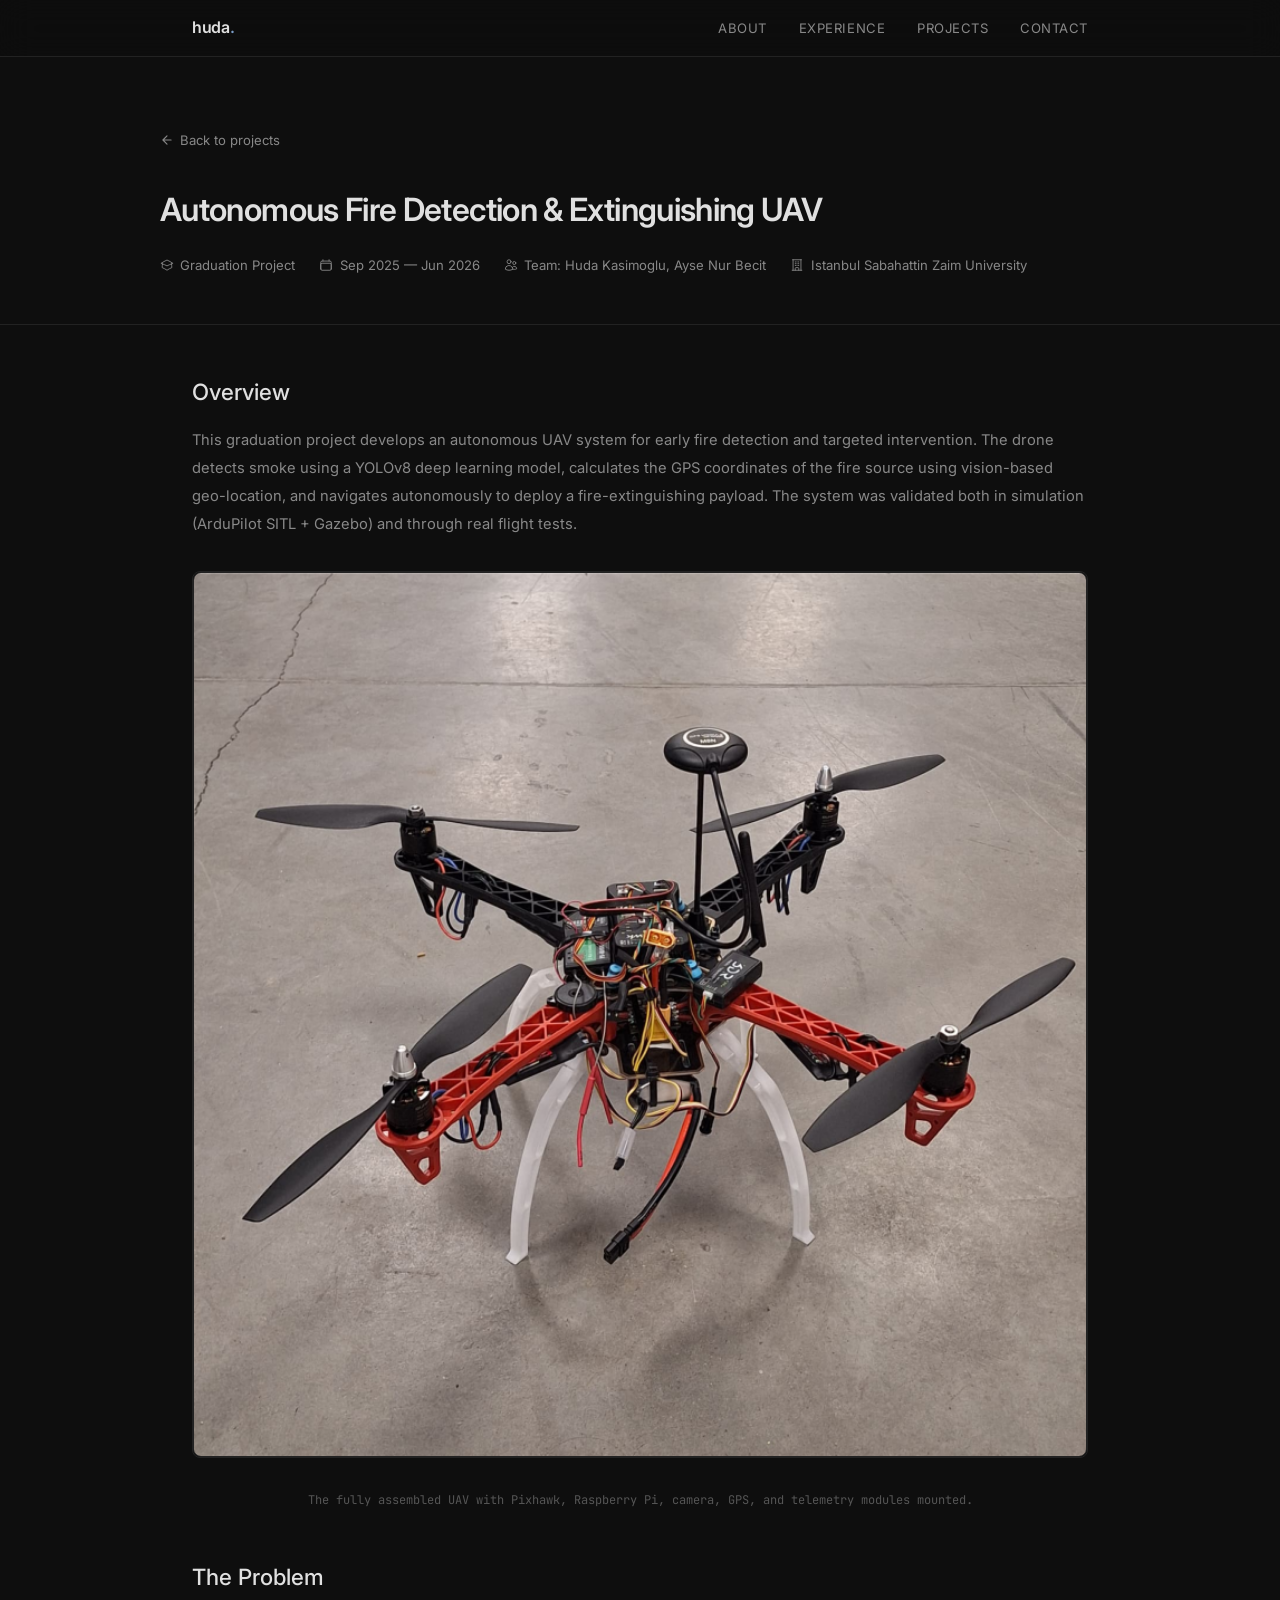
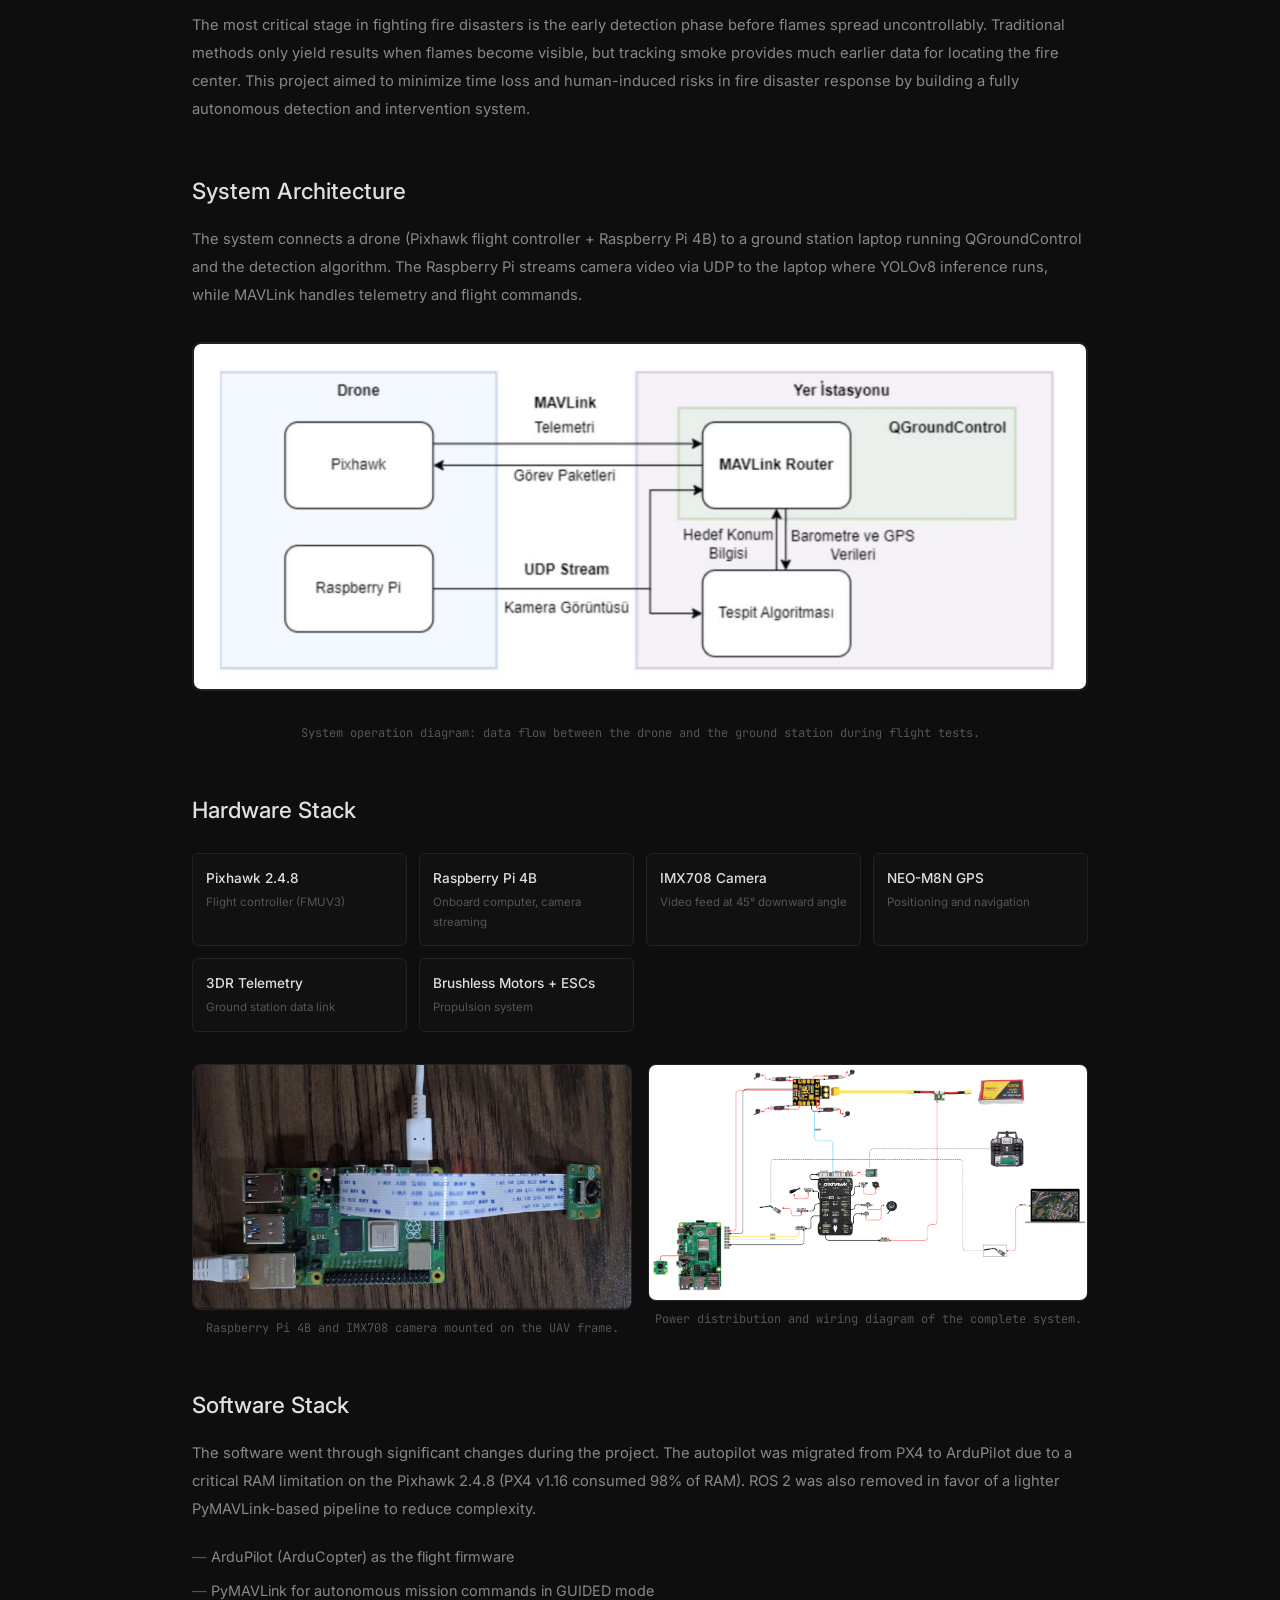
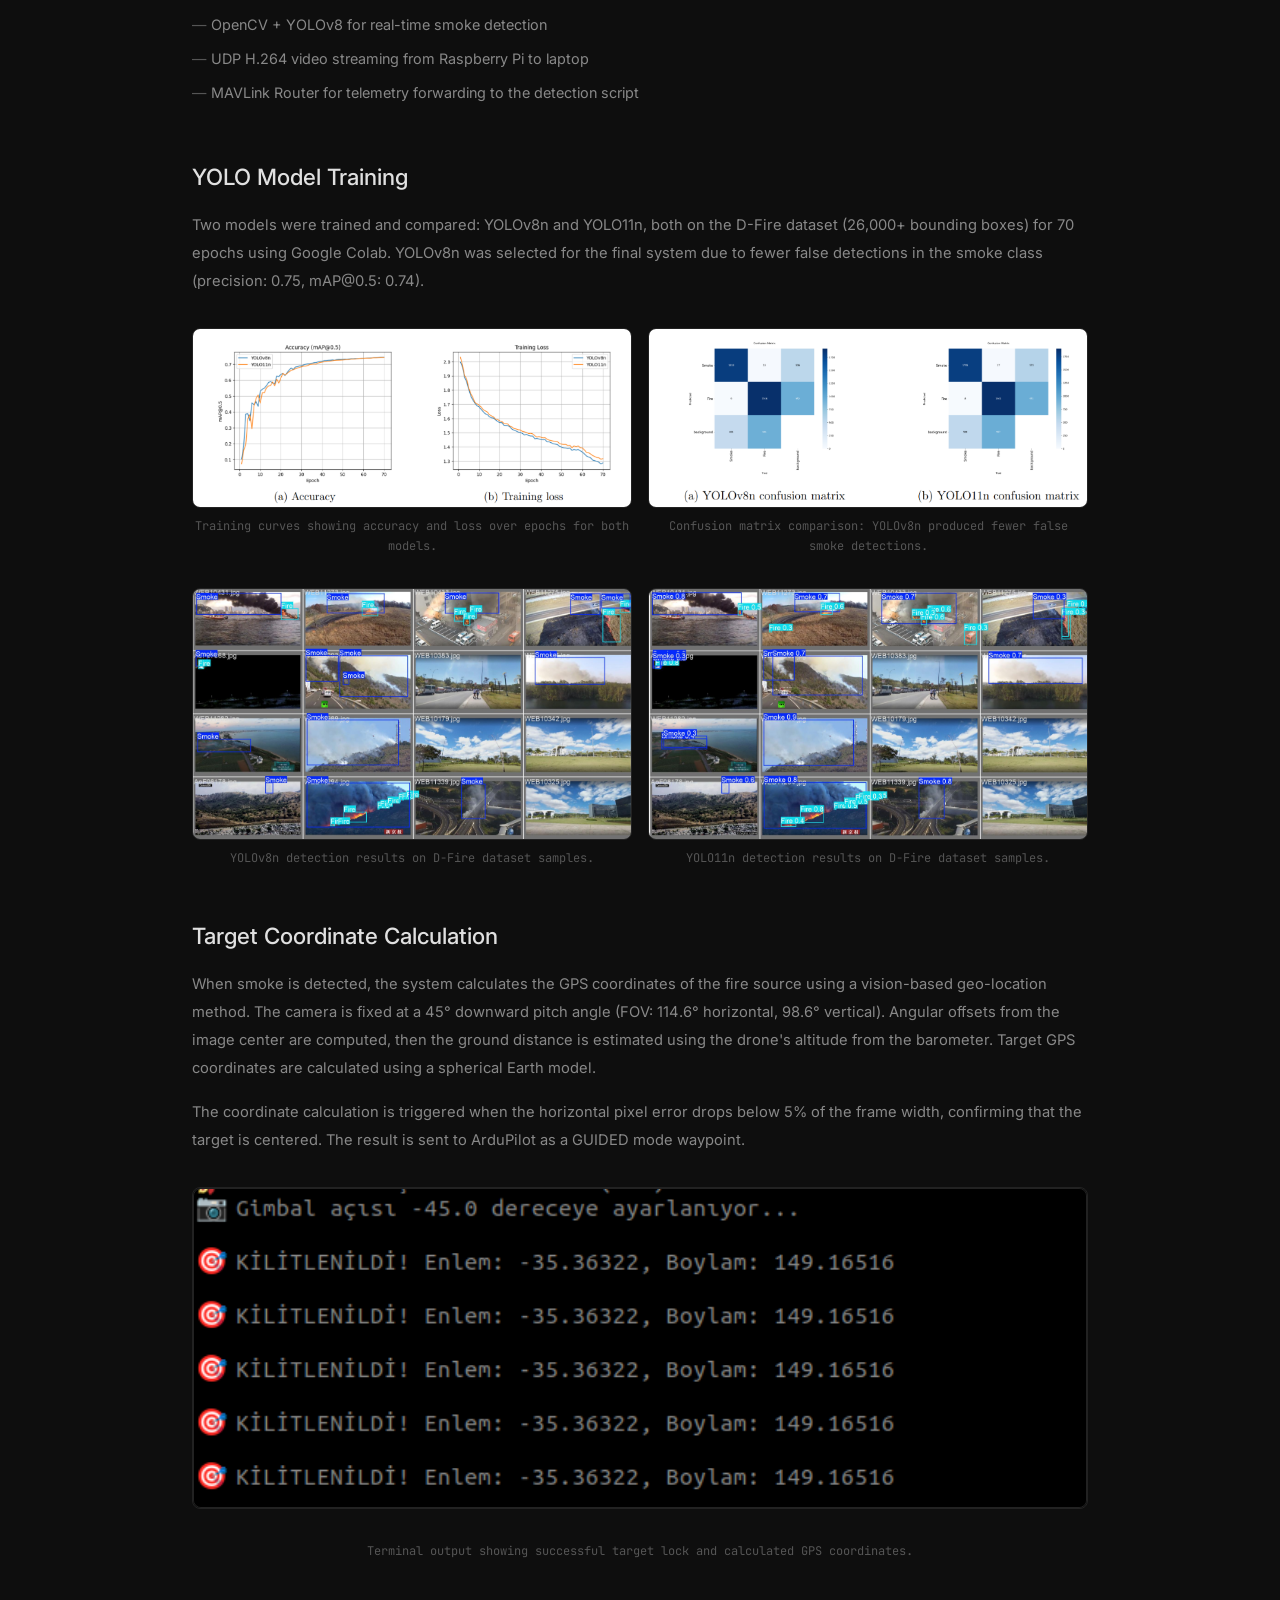
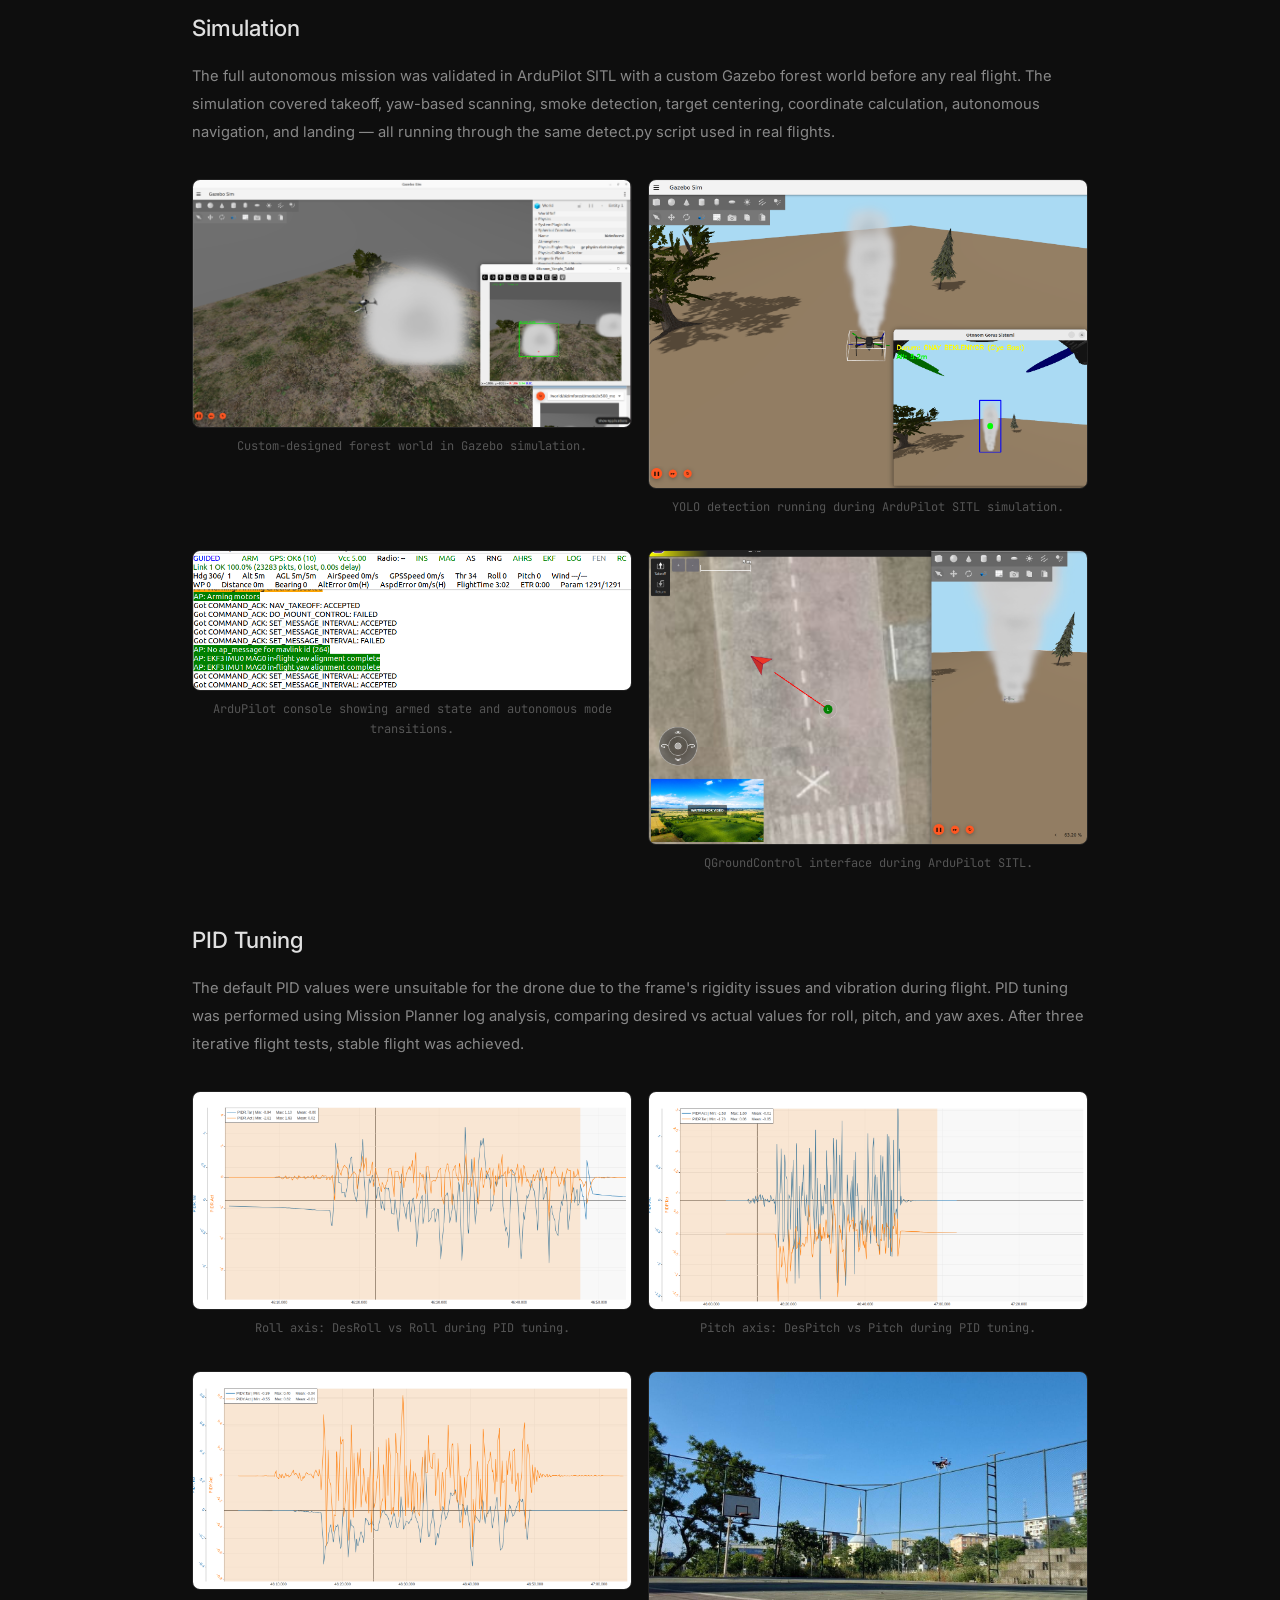
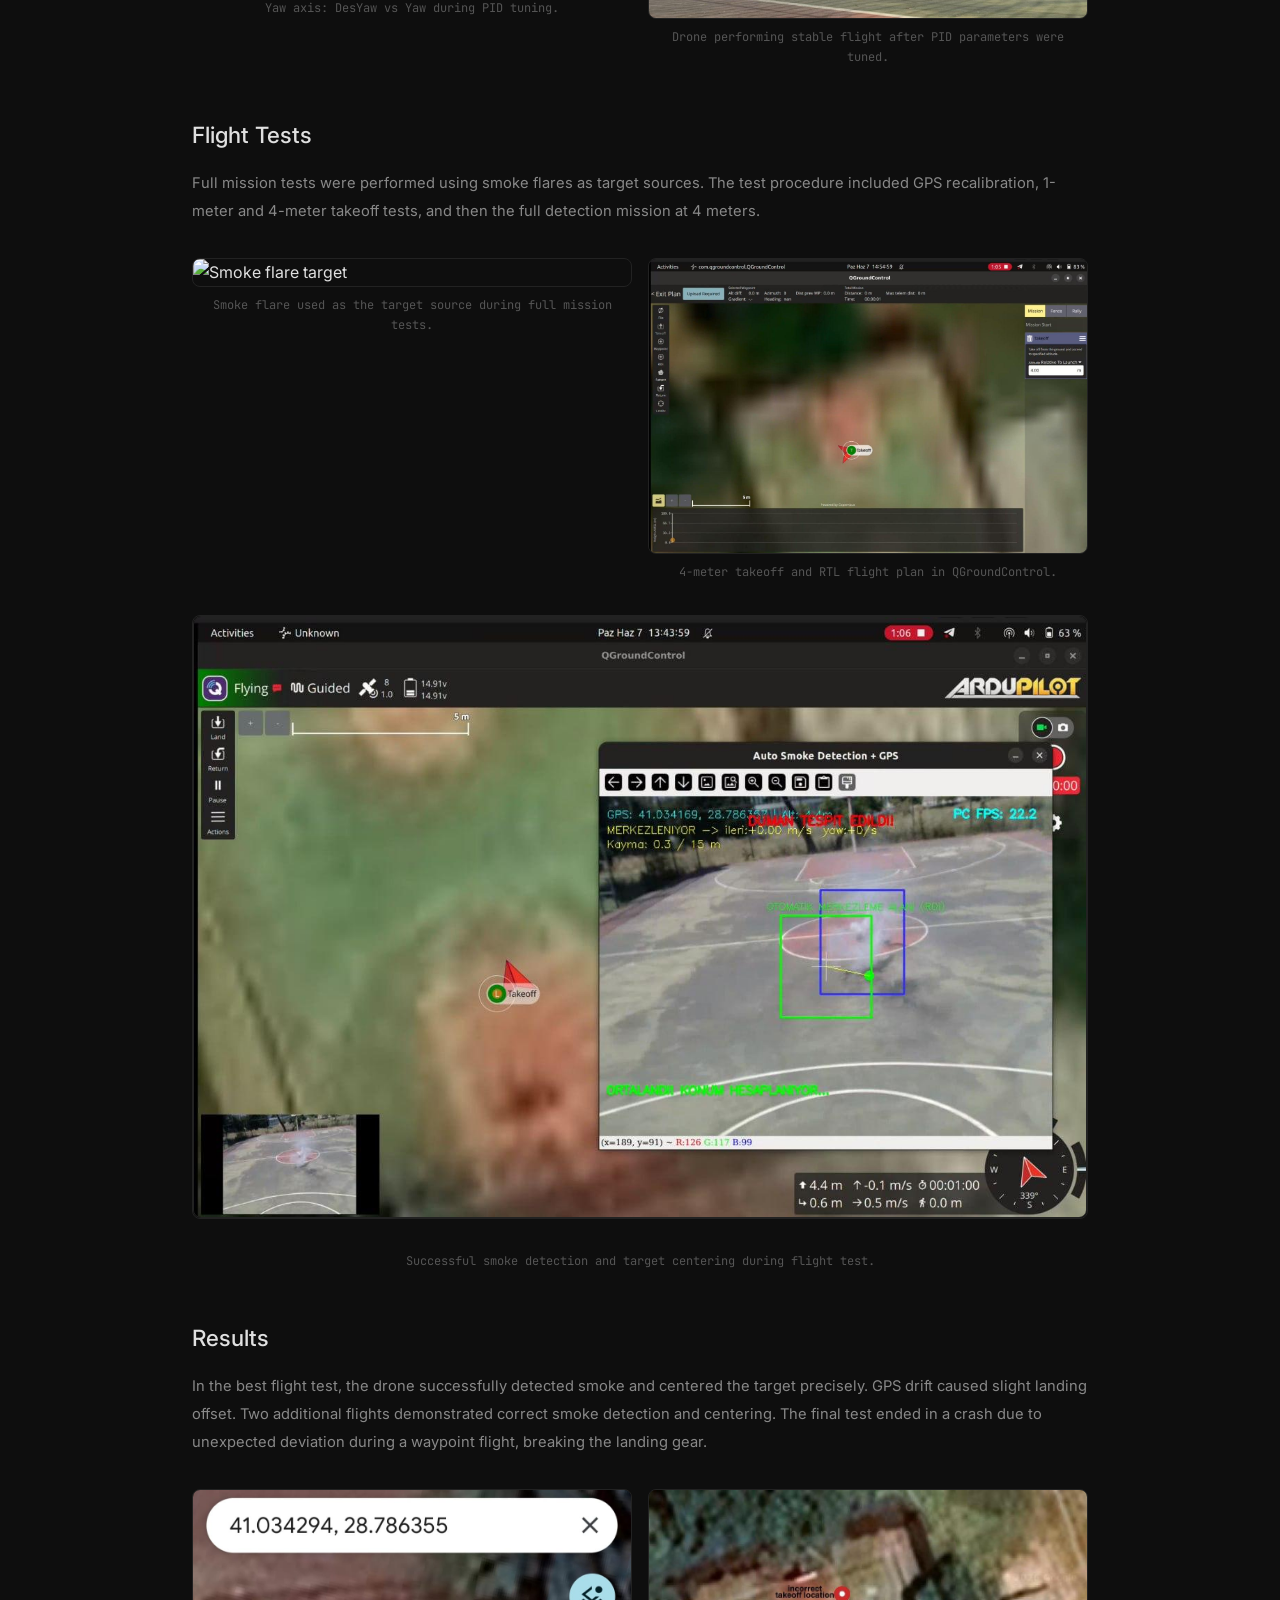
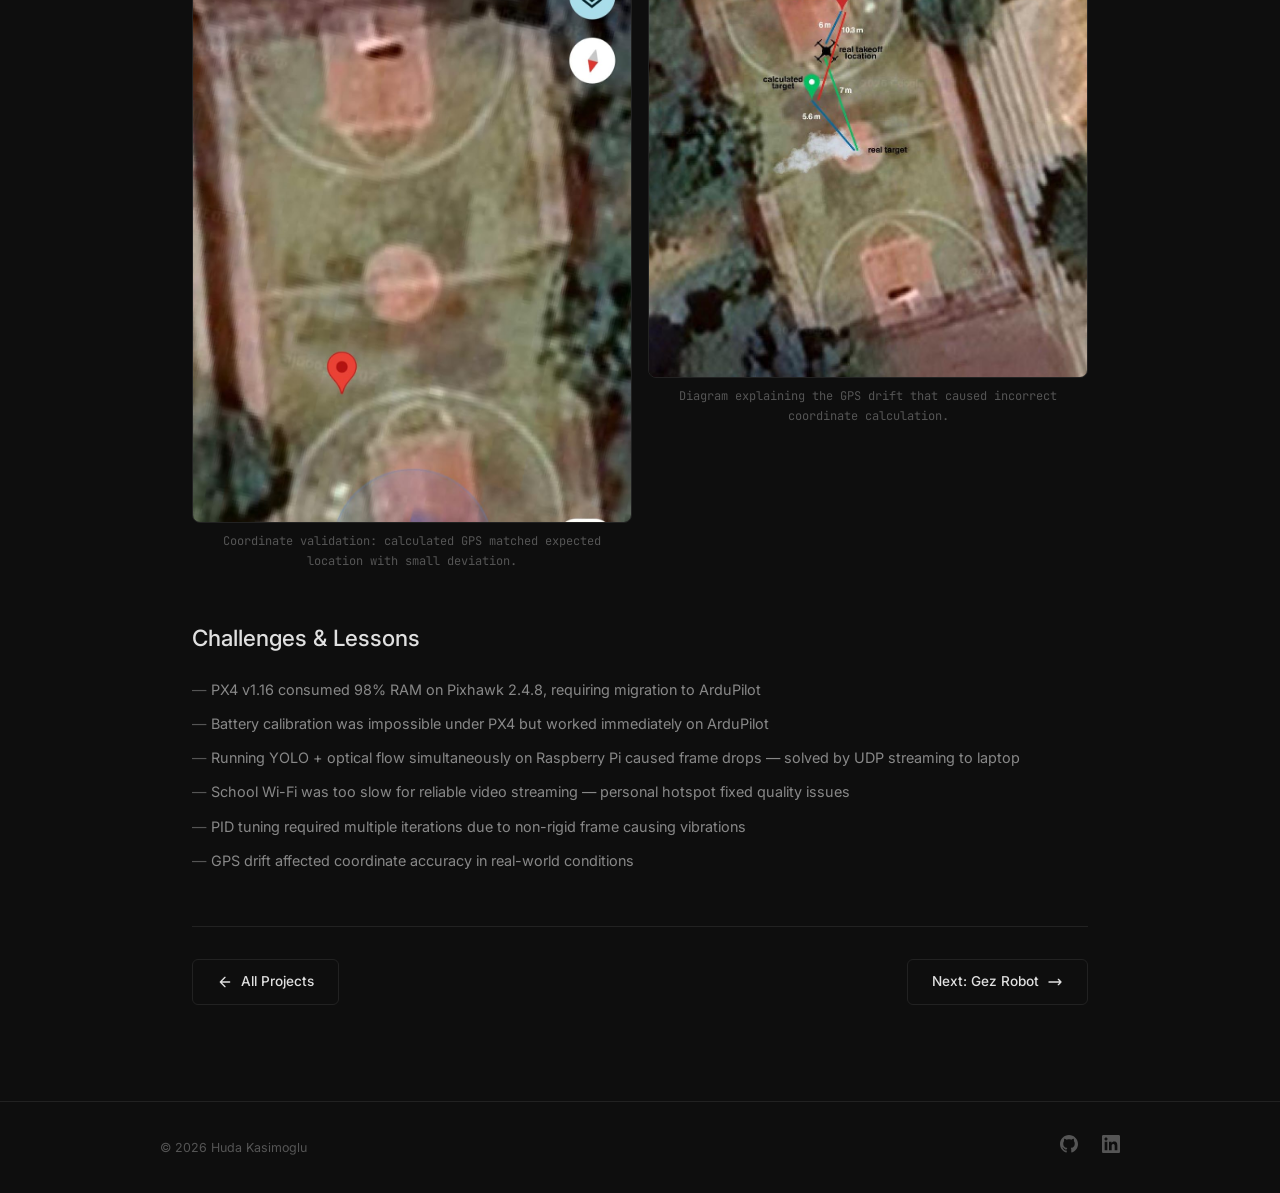
==== projects/fire-uav.html @ 468a5148 "Add files via upload" ====
<!DOCTYPE html>
<html lang="en">
<head>
  <meta charset="UTF-8">
  <meta name="viewport" content="width=device-width, initial-scale=1.0">
  <title>Fire Detection UAV — Huda Kasimoglu</title>
  <link rel="stylesheet" href="../assets/css/style.css">
  <link rel="icon" href="data:image/svg+xml,<svg xmlns='http://www.w3.org/2000/svg' viewBox='0 0 100 100'><text y='.9em' font-size='90'>⬡</text></svg>">
</head>
<body>

<nav class="nav">
  <div class="nav-inner">
    <a href="../index.html" class="nav-logo">huda<span>.</span></a>
    <ul class="nav-links" id="navLinks">
      <li><a href="../index.html#about">About</a></li>
      <li><a href="../index.html#experience">Experience</a></li>
      <li><a href="../index.html#projects">Projects</a></li>
      <li><a href="../index.html#contact">Contact</a></li>
    </ul>
    <button class="hamburger" onclick="document.getElementById('navLinks').classList.toggle('open')" aria-label="Menu">☰</button>
  </div>
</nav>

<div class="project-page">

  <div class="project-hero">
    <div class="project-hero-inner">
      <a href="../index.html#projects" class="project-back">
        <svg xmlns="http://www.w3.org/2000/svg" width="14" height="14" fill="none" viewBox="0 0 24 24" stroke="currentColor" stroke-width="2"><path stroke-linecap="round" stroke-linejoin="round" d="M19 12H5m0 0l7 7m-7-7l7-7"/></svg>
        Back to projects
      </a>
      <h1>Autonomous Fire Detection & Extinguishing UAV</h1>
      <div class="project-meta">
        <div class="project-meta-item">
          <svg xmlns="http://www.w3.org/2000/svg" width="14" height="14" fill="none" viewBox="0 0 24 24" stroke="currentColor" stroke-width="1.5"><path stroke-linecap="round" stroke-linejoin="round" d="M4.26 10.147a60.436 60.436 0 00-.491 6.347A48.627 48.627 0 0112 20.904a48.627 48.627 0 018.232-4.41 60.46 60.46 0 00-.491-6.347m-15.482 0a50.57 50.57 0 00-2.658-.813A59.905 59.905 0 0112 3.493a59.902 59.902 0 0110.399 5.84c-.896.248-1.783.52-2.658.814m-15.482 0A50.697 50.697 0 0112 13.489a50.702 50.702 0 017.74-3.342"/></svg>
          Graduation Project
        </div>
        <div class="project-meta-item">
          <svg xmlns="http://www.w3.org/2000/svg" width="14" height="14" fill="none" viewBox="0 0 24 24" stroke="currentColor" stroke-width="1.5"><path stroke-linecap="round" stroke-linejoin="round" d="M6.75 3v2.25M17.25 3v2.25M3 18.75V7.5a2.25 2.25 0 012.25-2.25h13.5A2.25 2.25 0 0121 7.5v11.25m-18 0A2.25 2.25 0 005.25 21h13.5A2.25 2.25 0 0021 18.75m-18 0v-7.5A2.25 2.25 0 015.25 9h13.5A2.25 2.25 0 0121 11.25v7.5"/></svg>
          Sep 2025 — Jun 2026
        </div>
        <div class="project-meta-item">
          <svg xmlns="http://www.w3.org/2000/svg" width="14" height="14" fill="none" viewBox="0 0 24 24" stroke="currentColor" stroke-width="1.5"><path stroke-linecap="round" stroke-linejoin="round" d="M15 19.128a9.38 9.38 0 002.625.372 9.337 9.337 0 004.121-.952 4.125 4.125 0 00-7.533-2.493M15 19.128v-.003c0-1.113-.285-2.16-.786-3.07M15 19.128v.106A12.318 12.318 0 018.624 21c-2.331 0-4.512-.645-6.374-1.766l-.001-.109a6.375 6.375 0 0111.964-3.07M12 6.375a3.375 3.375 0 11-6.75 0 3.375 3.375 0 016.75 0zm8.25 2.25a2.625 2.625 0 11-5.25 0 2.625 2.625 0 015.25 0z"/></svg>
          Team: Huda Kasimoglu, Ayse Nur Becit
        </div>
        <div class="project-meta-item">
          <svg xmlns="http://www.w3.org/2000/svg" width="14" height="14" fill="none" viewBox="0 0 24 24" stroke="currentColor" stroke-width="1.5"><path stroke-linecap="round" stroke-linejoin="round" d="M3.75 21h16.5M4.5 3h15M5.25 3v18m13.5-18v18M9 6.75h1.5m-1.5 3h1.5m-1.5 3h1.5m3-6H15m-1.5 3H15m-1.5 3H15M9 21v-3.375c0-.621.504-1.125 1.125-1.125h3.75c.621 0 1.125.504 1.125 1.125V21"/></svg>
          Istanbul Sabahattin Zaim University
        </div>
      </div>
    </div>
  </div>

  <div class="project-content">

    <h2>Overview</h2>
    <p>This graduation project develops an autonomous UAV system for early fire detection and targeted intervention. The drone detects smoke using a YOLOv8 deep learning model, calculates the GPS coordinates of the fire source using vision-based geo-location, and navigates autonomously to deploy a fire-extinguishing payload. The system was validated both in simulation (ArduPilot SITL + Gazebo) and through real flight tests.</p>

    <div class="project-img-full">
      <img src="../assets/images/fire-uav/assembled-uav.png" alt="Fully assembled UAV">
    </div>
    <div class="img-caption">The fully assembled UAV with Pixhawk, Raspberry Pi, camera, GPS, and telemetry modules mounted.</div>

    <h2>The Problem</h2>
    <p>The most critical stage in fighting fire disasters is the early detection phase before flames spread uncontrollably. Traditional methods only yield results when flames become visible, but tracking smoke provides much earlier data for locating the fire center. This project aimed to minimize time loss and human-induced risks in fire disaster response by building a fully autonomous detection and intervention system.</p>

    <h2>System Architecture</h2>
    <p>The system connects a drone (Pixhawk flight controller + Raspberry Pi 4B) to a ground station laptop running QGroundControl and the detection algorithm. The Raspberry Pi streams camera video via UDP to the laptop where YOLOv8 inference runs, while MAVLink handles telemetry and flight commands.</p>

    <div class="project-img-full">
      <img src="../assets/images/fire-uav/system-diagram.png" alt="System operation diagram">
    </div>
    <div class="img-caption">System operation diagram: data flow between the drone and the ground station during flight tests.</div>

    <h2>Hardware Stack</h2>
    <div class="tech-stack-grid">
      <div class="tech-item">
        <div class="tech-item-name">Pixhawk 2.4.8</div>
        <div class="tech-item-role">Flight controller (FMUV3)</div>
      </div>
      <div class="tech-item">
        <div class="tech-item-name">Raspberry Pi 4B</div>
        <div class="tech-item-role">Onboard computer, camera streaming</div>
      </div>
      <div class="tech-item">
        <div class="tech-item-name">IMX708 Camera</div>
        <div class="tech-item-role">Video feed at 45° downward angle</div>
      </div>
      <div class="tech-item">
        <div class="tech-item-name">NEO-M8N GPS</div>
        <div class="tech-item-role">Positioning and navigation</div>
      </div>
      <div class="tech-item">
        <div class="tech-item-name">3DR Telemetry</div>
        <div class="tech-item-role">Ground station data link</div>
      </div>
      <div class="tech-item">
        <div class="tech-item-name">Brushless Motors + ESCs</div>
        <div class="tech-item-role">Propulsion system</div>
      </div>
    </div>

    <div class="project-img-grid">
      <div>
        <img src="../assets/images/fire-uav/raspi-camera-mount.png" alt="Raspberry Pi and camera on frame">
        <div class="img-caption">Raspberry Pi 4B and IMX708 camera mounted on the UAV frame.</div>
      </div>
      <div>
        <img src="../assets/images/fire-uav/wiring-diagram.png" alt="Power distribution wiring">
        <div class="img-caption">Power distribution and wiring diagram of the complete system.</div>
      </div>
    </div>

    <h2>Software Stack</h2>
    <p>The software went through significant changes during the project. The autopilot was migrated from PX4 to ArduPilot due to a critical RAM limitation on the Pixhawk 2.4.8 (PX4 v1.16 consumed 98% of RAM). ROS 2 was also removed in favor of a lighter PyMAVLink-based pipeline to reduce complexity.</p>
    <ul>
      <li>ArduPilot (ArduCopter) as the flight firmware</li>
      <li>PyMAVLink for autonomous mission commands in GUIDED mode</li>
      <li>OpenCV + YOLOv8 for real-time smoke detection</li>
      <li>UDP H.264 video streaming from Raspberry Pi to laptop</li>
      <li>MAVLink Router for telemetry forwarding to the detection script</li>
    </ul>

    <h2>YOLO Model Training</h2>
    <p>Two models were trained and compared: YOLOv8n and YOLO11n, both on the D-Fire dataset (26,000+ bounding boxes) for 70 epochs using Google Colab. YOLOv8n was selected for the final system due to fewer false detections in the smoke class (precision: 0.75, mAP@0.5: 0.74).</p>

    <div class="project-img-grid">
      <div>
        <img src="../assets/images/fire-uav/yolo-training-curves.png" alt="YOLO training curves">
        <div class="img-caption">Training curves showing accuracy and loss over epochs for both models.</div>
      </div>
      <div>
        <img src="../assets/images/fire-uav/confusion-matrix.png" alt="Confusion matrix comparison">
        <div class="img-caption">Confusion matrix comparison: YOLOv8n produced fewer false smoke detections.</div>
      </div>
    </div>

    <div class="project-img-grid">
      <div>
        <img src="../assets/images/fire-uav/yolov8-results.png" alt="YOLOv8n detection results">
        <div class="img-caption">YOLOv8n detection results on D-Fire dataset samples.</div>
      </div>
      <div>
        <img src="../assets/images/fire-uav/yolo11-results.png" alt="YOLO11n detection results">
        <div class="img-caption">YOLO11n detection results on D-Fire dataset samples.</div>
      </div>
    </div>

    <h2>Target Coordinate Calculation</h2>
    <p>When smoke is detected, the system calculates the GPS coordinates of the fire source using a vision-based geo-location method. The camera is fixed at a 45° downward pitch angle (FOV: 114.6° horizontal, 98.6° vertical). Angular offsets from the image center are computed, then the ground distance is estimated using the drone's altitude from the barometer. Target GPS coordinates are calculated using a spherical Earth model.</p>
    <p>The coordinate calculation is triggered when the horizontal pixel error drops below 5% of the frame width, confirming that the target is centered. The result is sent to ArduPilot as a GUIDED mode waypoint.</p>

    <div class="project-img-full">
      <img src="../assets/images/fire-uav/terminal-target-lock.png" alt="Terminal output showing target lock">
    </div>
    <div class="img-caption">Terminal output showing successful target lock and calculated GPS coordinates.</div>

    <h2>Simulation</h2>
    <p>The full autonomous mission was validated in ArduPilot SITL with a custom Gazebo forest world before any real flight. The simulation covered takeoff, yaw-based scanning, smoke detection, target centering, coordinate calculation, autonomous navigation, and landing — all running through the same detect.py script used in real flights.</p>

    <div class="project-img-grid">
      <div>
        <img src="../assets/images/fire-uav/gazebo-forest.png" alt="Custom Gazebo forest world">
        <div class="img-caption">Custom-designed forest world in Gazebo simulation.</div>
      </div>
      <div>
        <img src="../assets/images/fire-uav/yolo-sitl-detection.png" alt="YOLO detection during SITL">
        <div class="img-caption">YOLO detection running during ArduPilot SITL simulation.</div>
      </div>
    </div>

    <div class="project-img-grid">
      <div>
        <img src="../assets/images/fire-uav/ardupilot-console.png" alt="ArduPilot console during mission">
        <div class="img-caption">ArduPilot console showing armed state and autonomous mode transitions.</div>
      </div>
      <div>
        <img src="../assets/images/fire-uav/qgc-sitl.png" alt="QGroundControl during SITL">
        <div class="img-caption">QGroundControl interface during ArduPilot SITL.</div>
      </div>
    </div>

    <h2>PID Tuning</h2>
    <p>The default PID values were unsuitable for the drone due to the frame's rigidity issues and vibration during flight. PID tuning was performed using Mission Planner log analysis, comparing desired vs actual values for roll, pitch, and yaw axes. After three iterative flight tests, stable flight was achieved.</p>

    <div class="project-img-grid">
      <div>
        <img src="../assets/images/fire-uav/pid-roll.png" alt="Roll axis PID log">
        <div class="img-caption">Roll axis: DesRoll vs Roll during PID tuning.</div>
      </div>
      <div>
        <img src="../assets/images/fire-uav/pid-pitch.png" alt="Pitch axis PID log">
        <div class="img-caption">Pitch axis: DesPitch vs Pitch during PID tuning.</div>
      </div>
    </div>

    <div class="project-img-grid">
      <div>
        <img src="../assets/images/fire-uav/pid-yaw.png" alt="Yaw axis PID log">
        <div class="img-caption">Yaw axis: DesYaw vs Yaw during PID tuning.</div>
      </div>
      <div>
        <img src="../assets/images/fire-uav/stabil-flight.jpeg" alt="Stable flight after PID tuning">
        <div class="img-caption">Drone performing stable flight after PID parameters were tuned.</div>
      </div>
    </div>

    <h2>Flight Tests</h2>
    <p>Full mission tests were performed using smoke flares as target sources. The test procedure included GPS recalibration, 1-meter and 4-meter takeoff tests, and then the full detection mission at 4 meters.</p>

    <div class="project-img-grid">
      <div>
        <img src="../assets/images/fire-uav/smoke-flare.png" alt="Smoke flare target">
        <div class="img-caption">Smoke flare used as the target source during full mission tests.</div>
      </div>
      <div>
        <img src="../assets/images/fire-uav/takeoff-rtl-plan.jpeg" alt="4-meter takeoff RTL plan">
        <div class="img-caption">4-meter takeoff and RTL flight plan in QGroundControl.</div>
      </div>
    </div>

    <div class="project-img-full">
      <img src="../assets/images/fire-uav/smoke-detection-flight.jpeg" alt="Smoke detection during flight">
    </div>
    <div class="img-caption">Successful smoke detection and target centering during flight test.</div>

    <h2>Results</h2>
    <p>In the best flight test, the drone successfully detected smoke and centered the target precisely. GPS drift caused slight landing offset. Two additional flights demonstrated correct smoke detection and centering. The final test ended in a crash due to unexpected deviation during a waypoint flight, breaking the landing gear.</p>

    <div class="project-img-grid">
      <div>
        <img src="../assets/images/fire-uav/gps-validation.jpeg" alt="GPS coordinate validation">
        <div class="img-caption">Coordinate validation: calculated GPS matched expected location with small deviation.</div>
      </div>
      <div>
        <img src="../assets/images/fire-uav/gps-drift.jpeg" alt="GPS drift diagram">
        <div class="img-caption">Diagram explaining the GPS drift that caused incorrect coordinate calculation.</div>
      </div>
    </div>

    <h2>Challenges & Lessons</h2>
    <ul>
      <li>PX4 v1.16 consumed 98% RAM on Pixhawk 2.4.8, requiring migration to ArduPilot</li>
      <li>Battery calibration was impossible under PX4 but worked immediately on ArduPilot</li>
      <li>Running YOLO + optical flow simultaneously on Raspberry Pi caused frame drops — solved by UDP streaming to laptop</li>
      <li>School Wi-Fi was too slow for reliable video streaming — personal hotspot fixed quality issues</li>
      <li>PID tuning required multiple iterations due to non-rigid frame causing vibrations</li>
      <li>GPS drift affected coordinate accuracy in real-world conditions</li>
    </ul>

    <div style="margin-top:3rem; padding-top:2rem; border-top: 1px solid var(--border); display:flex; justify-content:space-between; align-items:center;">
      <a href="../index.html#projects" class="btn">
        <svg xmlns="http://www.w3.org/2000/svg" width="14" height="14" fill="none" viewBox="0 0 24 24" stroke="currentColor" stroke-width="2"><path stroke-linecap="round" stroke-linejoin="round" d="M19 12H5m0 0l7 7m-7-7l7-7"/></svg>
        All Projects
      </a>
      <a href="gez-robot.html" class="btn">
        Next: Gez Robot
        <svg xmlns="http://www.w3.org/2000/svg" width="14" height="14" fill="none" viewBox="0 0 24 24" stroke="currentColor" stroke-width="2"><path stroke-linecap="round" stroke-linejoin="round" d="M17 8l4 4m0 0l-4 4m4-4H3"/></svg>
      </a>
    </div>

  </div>
</div>

<footer class="footer">
  <div class="footer-inner">
    <div class="footer-text">&copy; 2026 Huda Kasimoglu</div>
    <div class="footer-links">
      <a href="https://github.com/Hudakasim" target="_blank" rel="noopener" aria-label="GitHub"><svg xmlns="http://www.w3.org/2000/svg" viewBox="0 0 24 24" fill="currentColor"><path d="M12 0c-6.626 0-12 5.373-12 12 0 5.302 3.438 9.8 8.207 11.387.599.111.793-.261.793-.577v-2.234c-3.338.726-4.033-1.416-4.033-1.416-.546-1.387-1.333-1.756-1.333-1.756-1.089-.745.083-.729.083-.729 1.205.084 1.839 1.237 1.839 1.237 1.07 1.834 2.807 1.304 3.492.997.107-.775.418-1.305.762-1.604-2.665-.305-5.467-1.334-5.467-5.931 0-1.311.469-2.381 1.236-3.221-.124-.303-.535-1.524.117-3.176 0 0 1.008-.322 3.301 1.23.957-.266 1.983-.399 3.003-.404 1.02.005 2.047.138 3.006.404 2.291-1.552 3.297-1.23 3.297-1.23.653 1.653.242 2.874.118 3.176.77.84 1.235 1.911 1.235 3.221 0 4.609-2.807 5.624-5.479 5.921.43.372.823 1.102.823 2.222v3.293c0 .319.192.694.801.576 4.765-1.589 8.199-6.086 8.199-11.386 0-6.627-5.373-12-12-12z"/></svg></a>
      <a href="https://www.linkedin.com/in/hudakasim/" target="_blank" rel="noopener" aria-label="LinkedIn"><svg xmlns="http://www.w3.org/2000/svg" viewBox="0 0 24 24" fill="currentColor"><path d="M20.447 20.452h-3.554v-5.569c0-1.328-.027-3.037-1.852-3.037-1.853 0-2.136 1.445-2.136 2.939v5.667H9.351V9h3.414v1.561h.046c.477-.9 1.637-1.85 3.37-1.85 3.601 0 4.267 2.37 4.267 5.455v6.286zM5.337 7.433c-1.144 0-2.063-.926-2.063-2.065 0-1.138.92-2.063 2.063-2.063 1.14 0 2.064.925 2.064 2.063 0 1.139-.925 2.065-2.064 2.065zm1.782 13.019H3.555V9h3.564v11.452zM22.225 0H1.771C.792 0 0 .774 0 1.729v20.542C0 23.227.792 24 1.771 24h20.451C23.2 24 24 23.227 24 22.271V1.729C24 .774 23.2 0 22.222 0h.003z"/></svg></a>
    </div>
  </div>
</footer>

</body>
</html>
---- assets/css/style.css ----
@import url('https://fonts.googleapis.com/css2?family=Inter:wght@300;400;500;600&family=JetBrains+Mono:wght@400;500&display=swap');

:root {
  --bg: #0e0e0e;
  --bg-card: #161616;
  --bg-card-hover: #1c1c1c;
  --bg-subtle: #111111;
  --text: #e0e0e0;
  --text-muted: #888888;
  --text-dim: #555555;
  --accent: #7a9cc6;
  --accent-dim: rgba(122, 156, 198, 0.12);
  --border: #222222;
  --border-light: #1a1a1a;
  --mono: 'JetBrains Mono', monospace;
  --sans: 'Inter', -apple-system, BlinkMacSystemFont, sans-serif;
  --max-w: 960px;
  --transition: 0.25s cubic-bezier(0.4, 0, 0.2, 1);
}

*, *::before, *::after {
  box-sizing: border-box;
  margin: 0;
  padding: 0;
}

html {
  scroll-behavior: smooth;
  font-size: 16px;
}

body {
  font-family: var(--sans);
  background: var(--bg);
  color: var(--text);
  line-height: 1.7;
  -webkit-font-smoothing: antialiased;
  -moz-osx-font-smoothing: grayscale;
}

::selection {
  background: var(--accent);
  color: var(--bg);
}

a {
  color: var(--accent);
  text-decoration: none;
  transition: color var(--transition);
}

a:hover {
  color: #a0c4e8;
}

img {
  max-width: 100%;
  height: auto;
  display: block;
}

/* ============ NAV ============ */
.nav {
  position: fixed;
  top: 0;
  left: 0;
  right: 0;
  z-index: 100;
  background: rgba(14, 14, 14, 0.85);
  backdrop-filter: blur(16px);
  -webkit-backdrop-filter: blur(16px);
  border-bottom: 1px solid var(--border);
}

.nav-inner {
  max-width: var(--max-w);
  margin: 0 auto;
  padding: 0 2rem;
  display: flex;
  align-items: center;
  justify-content: space-between;
  height: 56px;
}

.nav-logo {
  font-weight: 600;
  font-size: 1rem;
  letter-spacing: -0.02em;
  color: var(--text);
}

.nav-logo span {
  color: var(--accent);
}

.nav-links {
  display: flex;
  gap: 2rem;
  list-style: none;
}

.nav-links a {
  font-size: 0.82rem;
  color: var(--text-muted);
  letter-spacing: 0.04em;
  text-transform: uppercase;
  transition: color var(--transition);
}

.nav-links a:hover,
.nav-links a.active {
  color: var(--text);
}

.hamburger {
  display: none;
  background: none;
  border: none;
  color: var(--text);
  font-size: 1.4rem;
  cursor: pointer;
}

/* ============ HERO ============ */
.hero {
  min-height: 100vh;
  display: flex;
  align-items: center;
  padding: 0 2rem;
}

.hero-inner {
  max-width: var(--max-w);
  margin: 0 auto;
  width: 100%;
}

.hero-label {
  font-family: var(--mono);
  font-size: 0.78rem;
  color: var(--accent);
  letter-spacing: 0.08em;
  margin-bottom: 1.2rem;
}

.hero h1 {
  font-size: clamp(2.4rem, 6vw, 4rem);
  font-weight: 600;
  letter-spacing: -0.03em;
  line-height: 1.1;
  margin-bottom: 1.5rem;
}

.hero h1 .thin {
  font-weight: 300;
  color: var(--text-muted);
}

.hero-desc {
  font-size: 1.05rem;
  color: var(--text-muted);
  max-width: 560px;
  line-height: 1.8;
  margin-bottom: 2.5rem;
}

.hero-cta {
  display: flex;
  gap: 1rem;
  flex-wrap: wrap;
}

.btn {
  display: inline-flex;
  align-items: center;
  gap: 0.5rem;
  padding: 0.65rem 1.5rem;
  font-size: 0.85rem;
  font-family: var(--sans);
  font-weight: 500;
  border-radius: 6px;
  border: 1px solid var(--border);
  background: transparent;
  color: var(--text);
  cursor: pointer;
  transition: all var(--transition);
  text-decoration: none;
}

.btn:hover {
  background: var(--bg-card-hover);
  border-color: #333;
  color: var(--text);
}

.btn-primary {
  background: var(--accent);
  color: var(--bg);
  border-color: var(--accent);
}

.btn-primary:hover {
  background: #a0c4e8;
  border-color: #a0c4e8;
  color: var(--bg);
}

.btn svg {
  width: 16px;
  height: 16px;
}

/* ============ SECTIONS ============ */
.section {
  padding: 6rem 2rem;
}

.section-inner {
  max-width: var(--max-w);
  margin: 0 auto;
}

.section-label {
  font-family: var(--mono);
  font-size: 0.72rem;
  color: var(--accent);
  letter-spacing: 0.1em;
  text-transform: uppercase;
  margin-bottom: 0.5rem;
}

.section-title {
  font-size: 1.8rem;
  font-weight: 600;
  letter-spacing: -0.02em;
  margin-bottom: 3rem;
}

/* ============ ABOUT ============ */
.about-grid {
  display: grid;
  grid-template-columns: 1fr 1fr;
  gap: 3rem;
}

.about-text {
  color: var(--text-muted);
  font-size: 0.95rem;
  line-height: 1.9;
}

.about-text p + p {
  margin-top: 1rem;
}

.info-block {
  border: 1px solid var(--border);
  border-radius: 8px;
  padding: 1.5rem;
  background: var(--bg-card);
}

.info-block + .info-block {
  margin-top: 1rem;
}

.info-block-label {
  font-family: var(--mono);
  font-size: 0.7rem;
  color: var(--text-dim);
  letter-spacing: 0.06em;
  text-transform: uppercase;
  margin-bottom: 0.6rem;
}

.info-block-content {
  font-size: 0.92rem;
  color: var(--text);
}

.info-block-content .sub {
  color: var(--text-muted);
  font-size: 0.82rem;
}

/* ============ SKILLS ============ */
.skills-row {
  display: flex;
  flex-wrap: wrap;
  gap: 0.5rem;
  margin-top: 1.5rem;
}

.skill-tag {
  font-family: var(--mono);
  font-size: 0.72rem;
  padding: 0.35rem 0.75rem;
  border: 1px solid var(--border);
  border-radius: 4px;
  color: var(--text-muted);
  background: var(--bg-subtle);
}

/* ============ EXPERIENCE ============ */
.exp-item {
  display: grid;
  grid-template-columns: 160px 1fr;
  gap: 2rem;
  padding: 1.5rem 0;
  border-bottom: 1px solid var(--border);
}

.exp-item:last-child {
  border-bottom: none;
}

.exp-date {
  font-family: var(--mono);
  font-size: 0.78rem;
  color: var(--text-dim);
  padding-top: 0.2rem;
}

.exp-title {
  font-size: 1rem;
  font-weight: 500;
  margin-bottom: 0.3rem;
}

.exp-company {
  font-size: 0.85rem;
  color: var(--text-muted);
  margin-bottom: 0.6rem;
}

.exp-desc {
  font-size: 0.85rem;
  color: var(--text-muted);
  line-height: 1.7;
}

/* ============ PROJECTS ============ */
.projects-grid {
  display: grid;
  gap: 2rem;
}

.project-card {
  border: 1px solid var(--border);
  border-radius: 10px;
  overflow: hidden;
  background: var(--bg-card);
  transition: all var(--transition);
  text-decoration: none;
  color: inherit;
  display: block;
}

.project-card:hover {
  border-color: #333;
  background: var(--bg-card-hover);
  transform: translateY(-2px);
}

.project-card-img {
  width: 100%;
  aspect-ratio: 16/9;
  object-fit: cover;
  border-bottom: 1px solid var(--border);
  background: var(--bg-subtle);
  display: flex;
  align-items: center;
  justify-content: center;
}

.project-card-img img {
  width: 100%;
  height: 100%;
  object-fit: cover;
}

.project-card-body {
  padding: 1.5rem;
}

.project-card-tag {
  font-family: var(--mono);
  font-size: 0.68rem;
  color: var(--accent);
  letter-spacing: 0.06em;
  text-transform: uppercase;
  margin-bottom: 0.5rem;
}

.project-card-title {
  font-size: 1.15rem;
  font-weight: 500;
  margin-bottom: 0.5rem;
}

.project-card-desc {
  font-size: 0.85rem;
  color: var(--text-muted);
  line-height: 1.7;
}

.project-card-tech {
  display: flex;
  flex-wrap: wrap;
  gap: 0.4rem;
  margin-top: 1rem;
}

.project-card-tech span {
  font-family: var(--mono);
  font-size: 0.65rem;
  padding: 0.2rem 0.5rem;
  border: 1px solid var(--border);
  border-radius: 3px;
  color: var(--text-dim);
}

.view-project {
  display: inline-flex;
  align-items: center;
  gap: 0.4rem;
  margin-top: 1rem;
  font-size: 0.82rem;
  color: var(--accent);
}

.view-project svg {
  width: 14px;
  height: 14px;
  transition: transform var(--transition);
}

.project-card:hover .view-project svg {
  transform: translateX(3px);
}

/* ============ PROJECT PAGE ============ */
.project-page {
  padding-top: 80px;
}

.project-hero {
  padding: 3rem 2rem;
  border-bottom: 1px solid var(--border);
}

.project-hero-inner {
  max-width: var(--max-w);
  margin: 0 auto;
}

.project-back {
  display: inline-flex;
  align-items: center;
  gap: 0.4rem;
  font-size: 0.82rem;
  color: var(--text-muted);
  margin-bottom: 2rem;
}

.project-back:hover {
  color: var(--text);
}

.project-hero h1 {
  font-size: 2rem;
  font-weight: 600;
  letter-spacing: -0.02em;
  margin-bottom: 1rem;
}

.project-meta {
  display: flex;
  flex-wrap: wrap;
  gap: 1.5rem;
  font-size: 0.82rem;
  color: var(--text-muted);
}

.project-meta-item {
  display: flex;
  align-items: center;
  gap: 0.4rem;
}

.project-content {
  max-width: var(--max-w);
  margin: 0 auto;
  padding: 3rem 2rem 6rem;
}

.project-content h2 {
  font-size: 1.4rem;
  font-weight: 500;
  margin: 3rem 0 1rem;
  color: var(--text);
}

.project-content h2:first-child {
  margin-top: 0;
}

.project-content p {
  font-size: 0.92rem;
  color: var(--text-muted);
  line-height: 1.9;
  margin-bottom: 1rem;
}

.project-content ul {
  list-style: none;
  padding: 0;
  margin-bottom: 1.5rem;
}

.project-content ul li {
  font-size: 0.9rem;
  color: var(--text-muted);
  padding: 0.3rem 0;
  padding-left: 1.2rem;
  position: relative;
  line-height: 1.7;
}

.project-content ul li::before {
  content: '—';
  position: absolute;
  left: 0;
  color: var(--text-dim);
}

.project-img-grid {
  display: grid;
  grid-template-columns: 1fr 1fr;
  gap: 1rem;
  margin: 2rem 0;
}

.project-img-full {
  margin: 2rem 0;
  border-radius: 8px;
  overflow: hidden;
  border: 1px solid var(--border);
}

.project-img-full img,
.project-img-grid img {
  width: 100%;
  display: block;
  border-radius: 8px;
  border: 1px solid var(--border);
  object-fit: cover;
}

.img-caption {
  font-size: 0.75rem;
  color: var(--text-dim);
  font-family: var(--mono);
  margin-top: 0.5rem;
  text-align: center;
}

.tech-stack-grid {
  display: grid;
  grid-template-columns: repeat(auto-fill, minmax(180px, 1fr));
  gap: 0.75rem;
  margin: 1.5rem 0;
}

.tech-item {
  border: 1px solid var(--border);
  border-radius: 6px;
  padding: 0.8rem;
  background: var(--bg-subtle);
}

.tech-item-name {
  font-size: 0.85rem;
  font-weight: 500;
  margin-bottom: 0.2rem;
}

.tech-item-role {
  font-size: 0.72rem;
  color: var(--text-dim);
}

/* ============ CONTACT ============ */
.contact-grid {
  display: grid;
  grid-template-columns: 1fr 1fr;
  gap: 1rem;
  margin-top: 1rem;
}

.contact-item {
  display: flex;
  align-items: center;
  gap: 0.8rem;
  padding: 1rem 1.2rem;
  border: 1px solid var(--border);
  border-radius: 8px;
  background: var(--bg-card);
  transition: all var(--transition);
  text-decoration: none;
  color: var(--text);
}

.contact-item:hover {
  border-color: #333;
  background: var(--bg-card-hover);
  color: var(--text);
}

.contact-icon {
  width: 36px;
  height: 36px;
  border-radius: 6px;
  background: var(--accent-dim);
  display: flex;
  align-items: center;
  justify-content: center;
  flex-shrink: 0;
}

.contact-icon svg {
  width: 18px;
  height: 18px;
  color: var(--accent);
}

.contact-label {
  font-size: 0.7rem;
  color: var(--text-dim);
  text-transform: uppercase;
  letter-spacing: 0.04em;
}

.contact-value {
  font-size: 0.88rem;
}

/* ============ FOOTER ============ */
.footer {
  border-top: 1px solid var(--border);
  padding: 2rem;
  text-align: center;
}

.footer-inner {
  max-width: var(--max-w);
  margin: 0 auto;
  display: flex;
  align-items: center;
  justify-content: space-between;
}

.footer-text {
  font-size: 0.78rem;
  color: var(--text-dim);
}

.footer-links {
  display: flex;
  gap: 1.5rem;
}

.footer-links a {
  color: var(--text-dim);
  transition: color var(--transition);
}

.footer-links a:hover {
  color: var(--text);
}

.footer-links svg {
  width: 18px;
  height: 18px;
}

/* ============ RESPONSIVE ============ */
@media (max-width: 768px) {
  .nav-links {
    display: none;
  }

  .hamburger {
    display: block;
  }

  .nav-links.open {
    display: flex;
    flex-direction: column;
    position: absolute;
    top: 56px;
    left: 0;
    right: 0;
    background: var(--bg);
    border-bottom: 1px solid var(--border);
    padding: 1rem 2rem;
    gap: 1rem;
  }

  .about-grid {
    grid-template-columns: 1fr;
  }

  .exp-item {
    grid-template-columns: 1fr;
    gap: 0.5rem;
  }

  .project-img-grid {
    grid-template-columns: 1fr;
  }

  .contact-grid {
    grid-template-columns: 1fr;
  }

  .footer-inner {
    flex-direction: column;
    gap: 1rem;
  }

  .hero h1 {
    font-size: 2rem;
  }

  .section-title {
    font-size: 1.4rem;
  }
}

/* ============ PLACEHOLDER IMG ============ */
.placeholder-img {
  width: 100%;
  aspect-ratio: 16/9;
  background: var(--bg-subtle);
  border: 1px dashed var(--border);
  border-radius: 8px;
  display: flex;
  align-items: center;
  justify-content: center;
  color: var(--text-dim);
  font-size: 0.78rem;
  font-family: var(--mono);
}

/* ============ LIGHTBOX / MODAL CSS (EKLENEN KISIM) ============ */
.modal {
  display: none;
  position: fixed;
  z-index: 9999;
  padding-top: 60px;
  left: 0;
  top: 0;
  width: 100%;
  height: 100%;
  overflow: auto;
  background-color: rgba(0,0,0,0.9);
  backdrop-filter: blur(5px);
}
.modal-content {
  margin: auto;
  display: block;
  width: 80%;
  max-width: 900px;
  border-radius: 8px;
  animation-name: zoom;
  animation-duration: 0.3s;
}
@keyframes zoom {
  from {transform:scale(0)}
  to {transform:scale(1)}
}
#caption {
  margin: auto;
  display: block;
  width: 80%;
  max-width: 900px;
  text-align: center;
  color: #ccc;
  padding: 15px 0;
  font-size: 1.1rem;
}
.close {
  position: absolute;
  top: 20px;
  right: 35px;
  color: #f1f1f1;
  font-size: 40px;
  font-weight: bold;
  transition: 0.3s;
  cursor: pointer;
}
.close:hover,
.close:focus {
  color: #bbb;
  text-decoration: none;
  cursor: pointer;
}
/* Fotoğrafların üzerine gelince tıklanabilir olduğunu belli eden imleç */
.project-img-full img, .project-img-grid img {
  cursor: zoom-in;
  transition: 0.3s;
}
.project-img-full img:hover, .project-img-grid img:hover {
  opacity: 0.85;
}
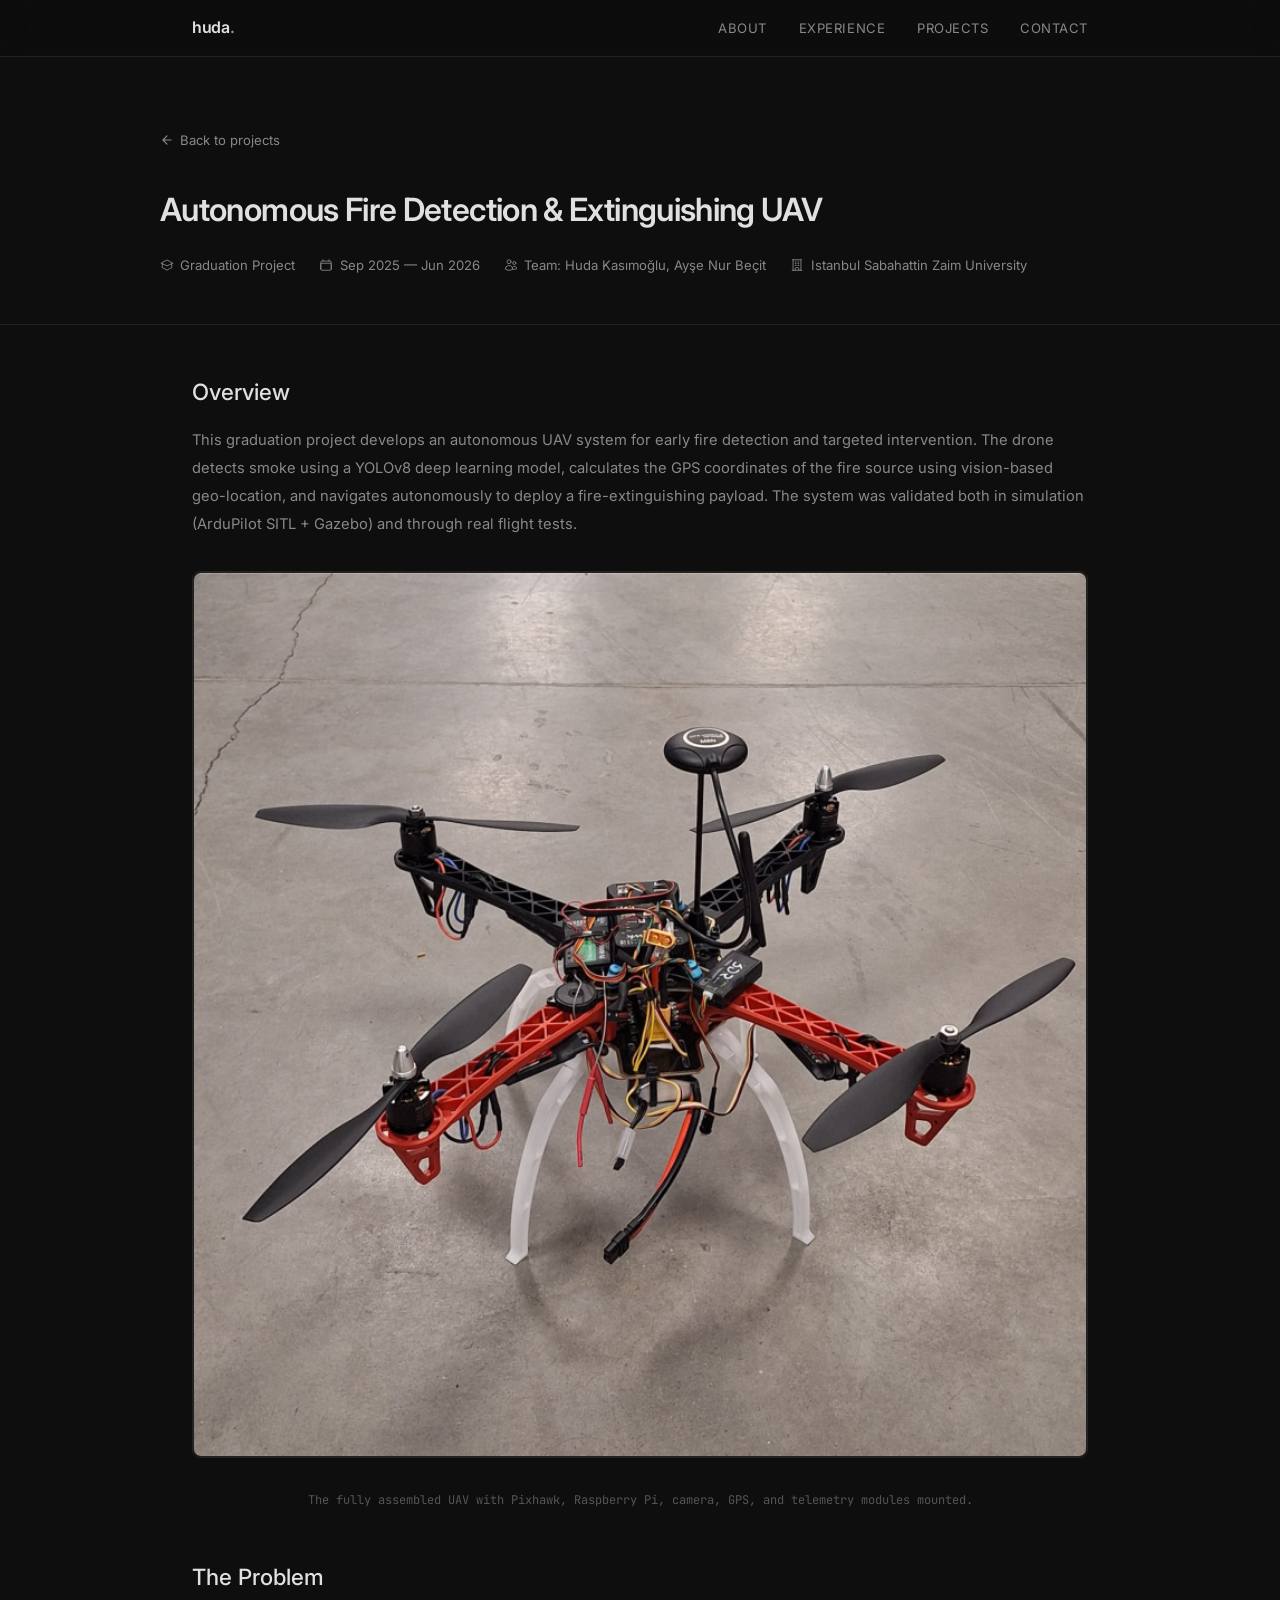
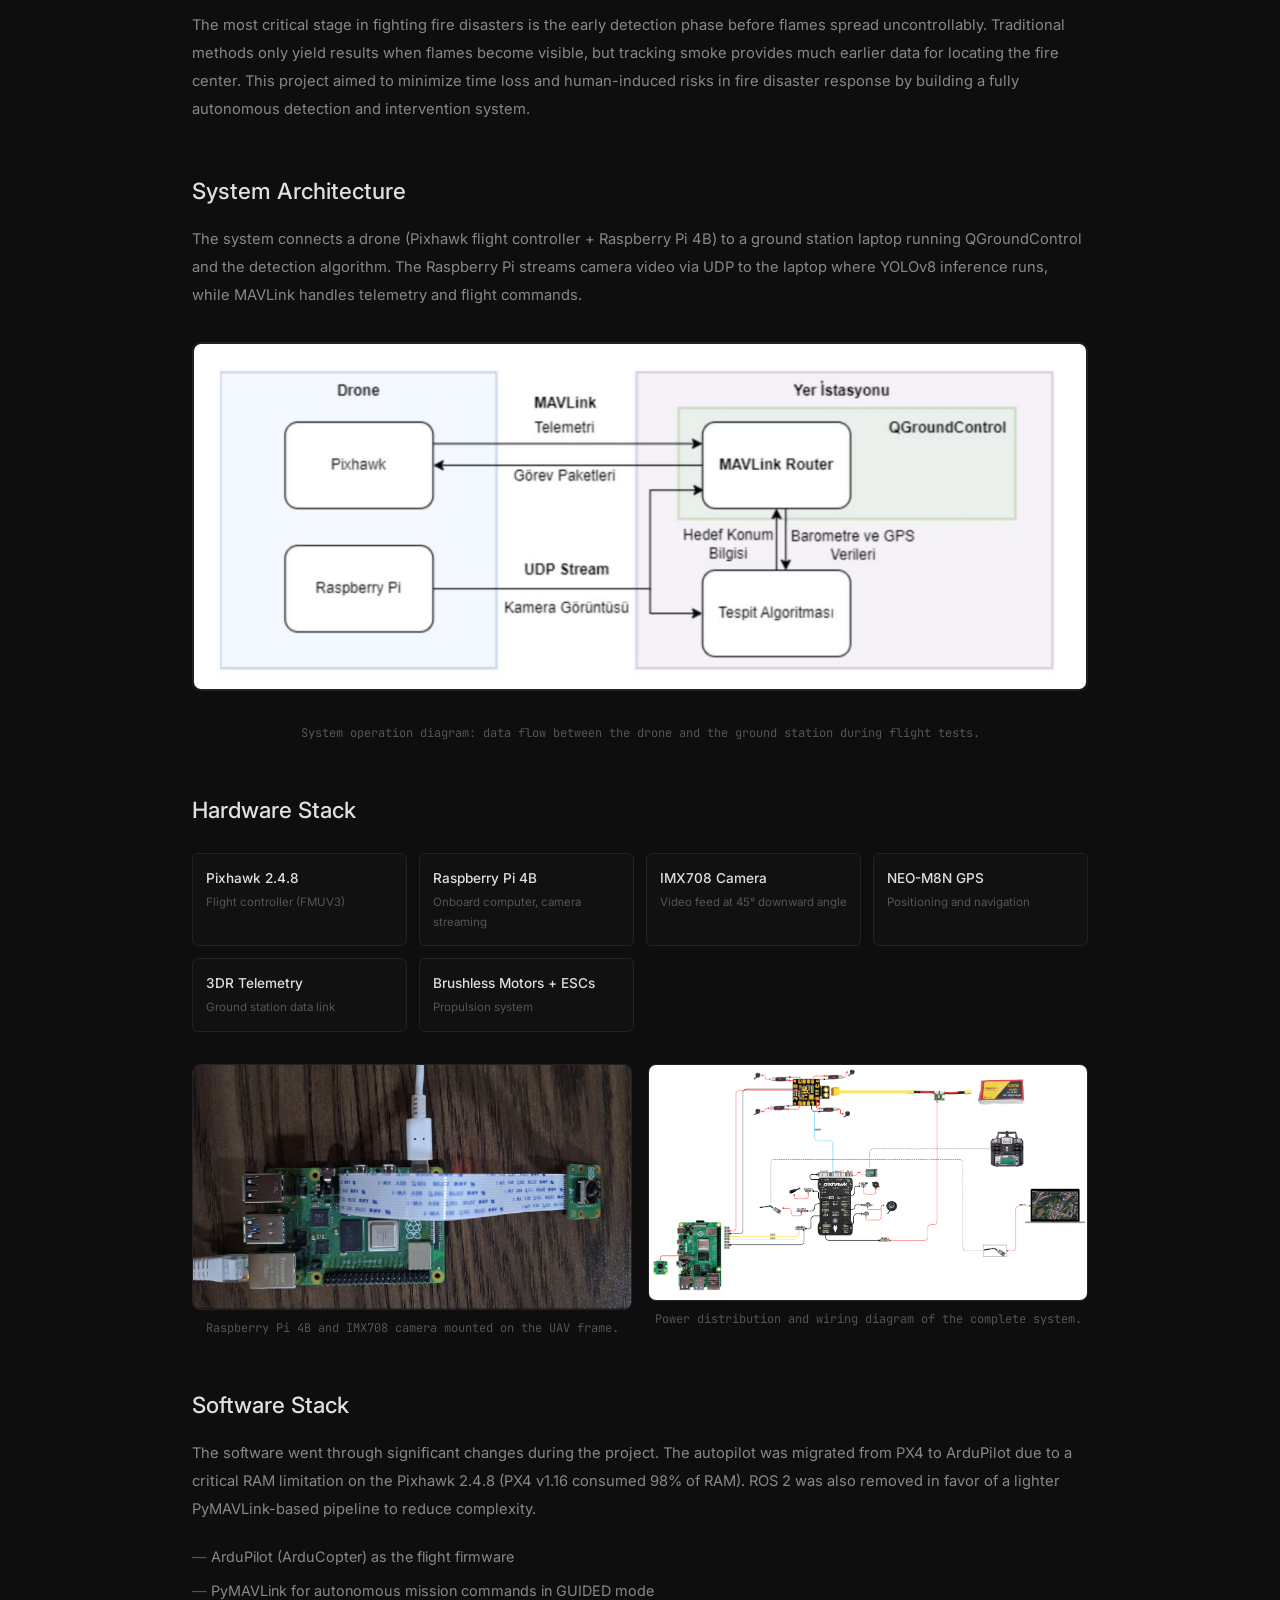
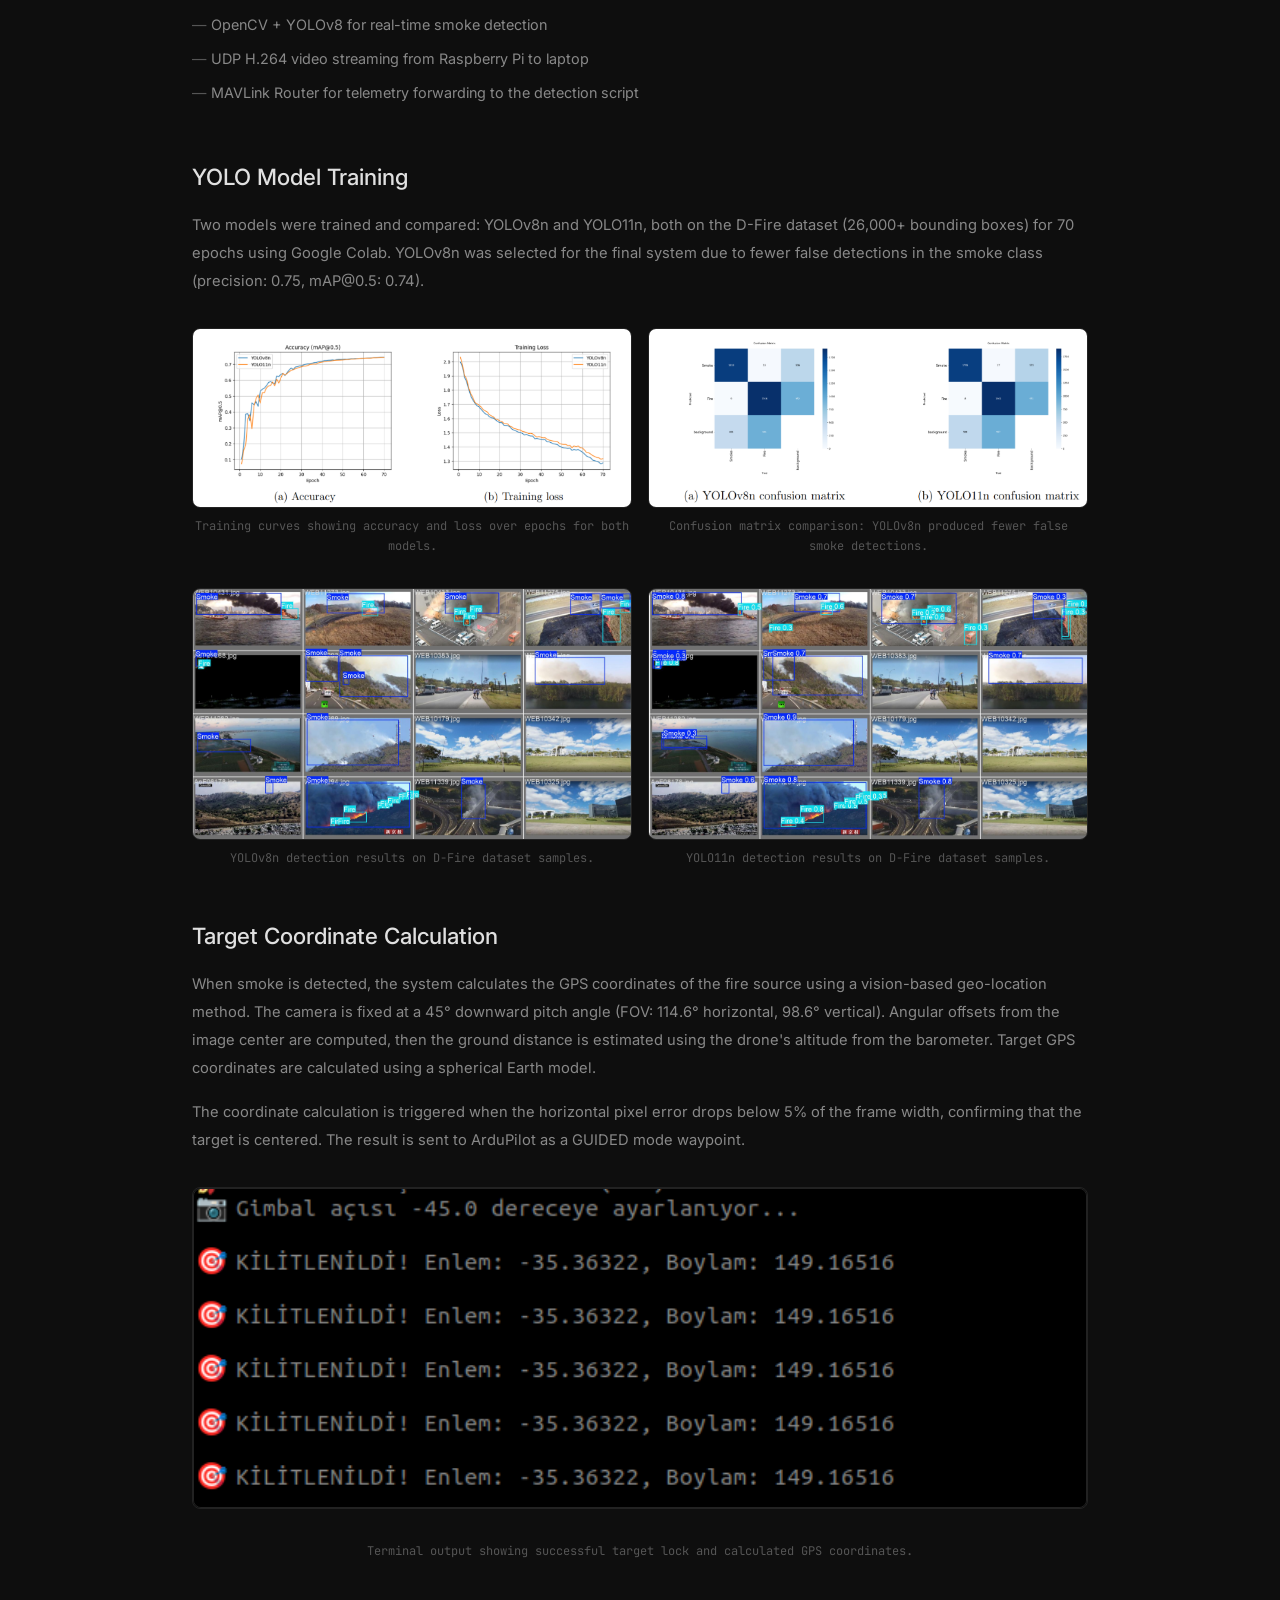
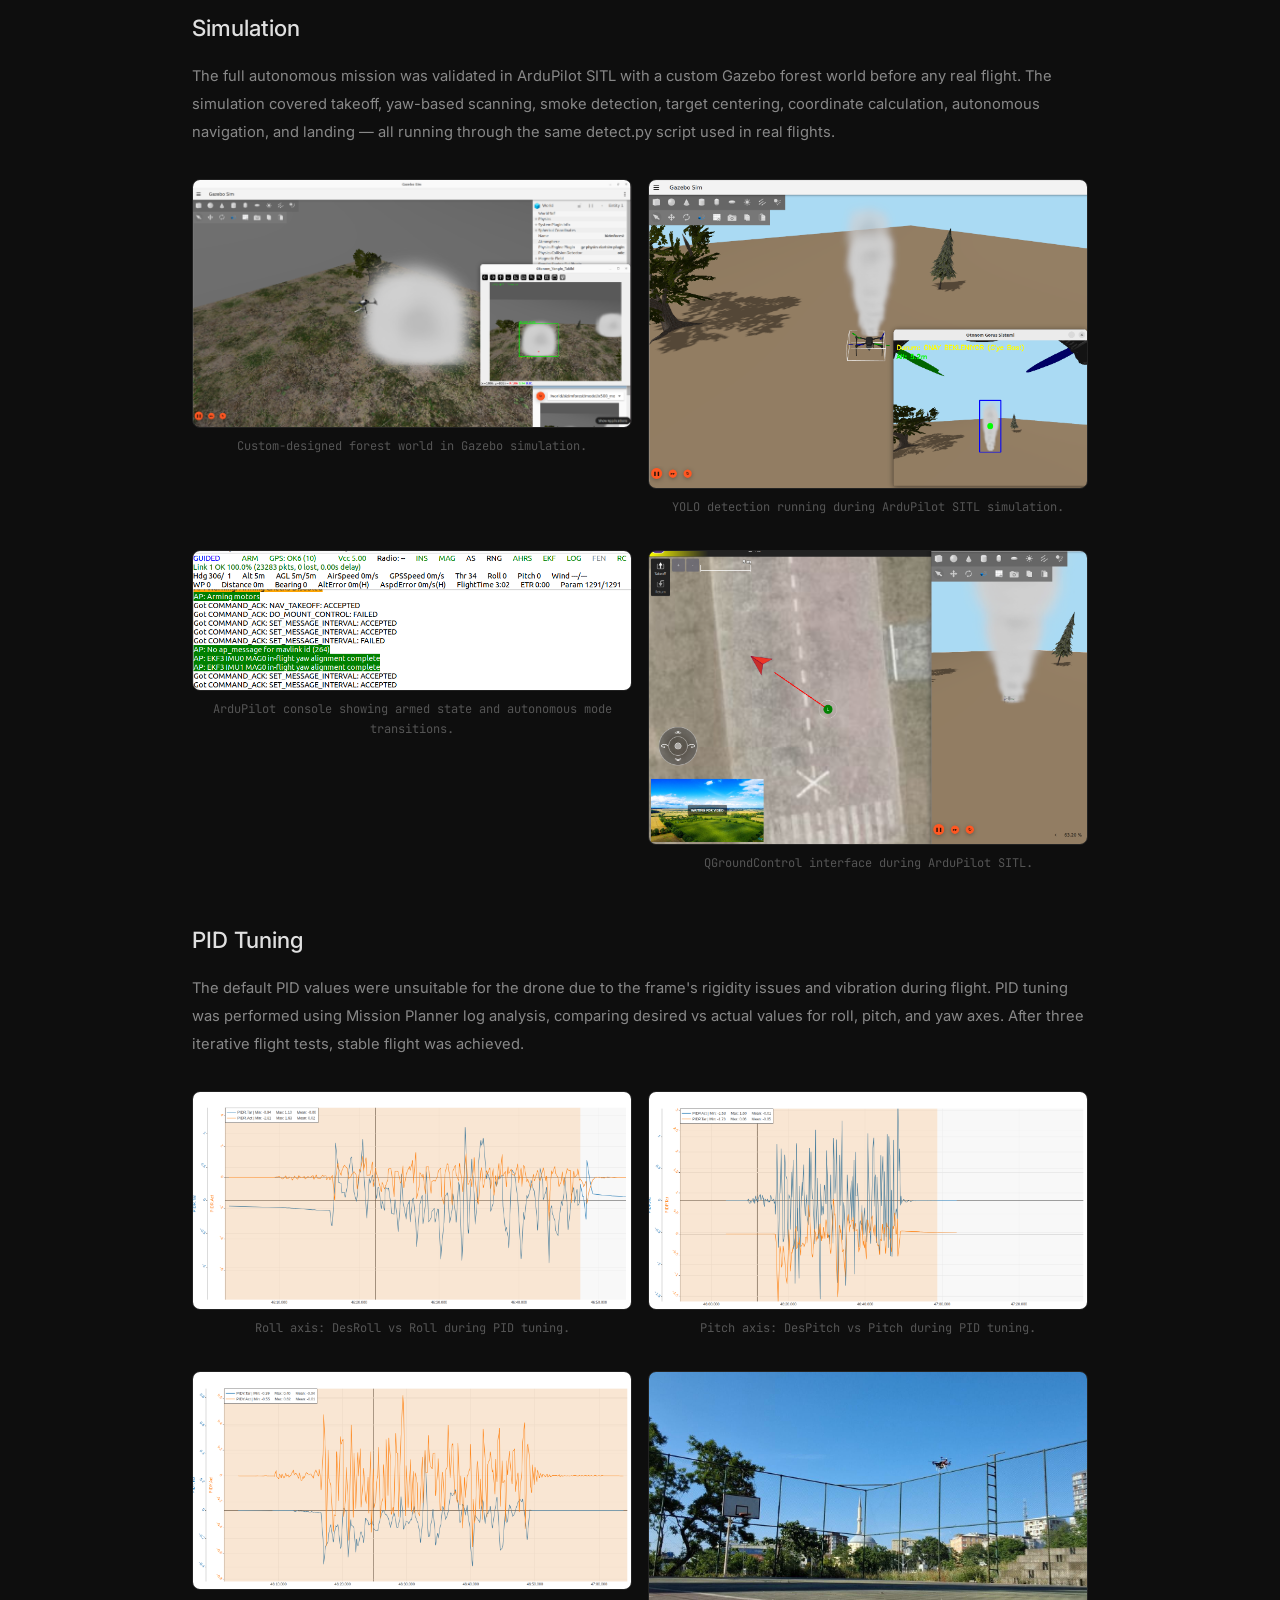
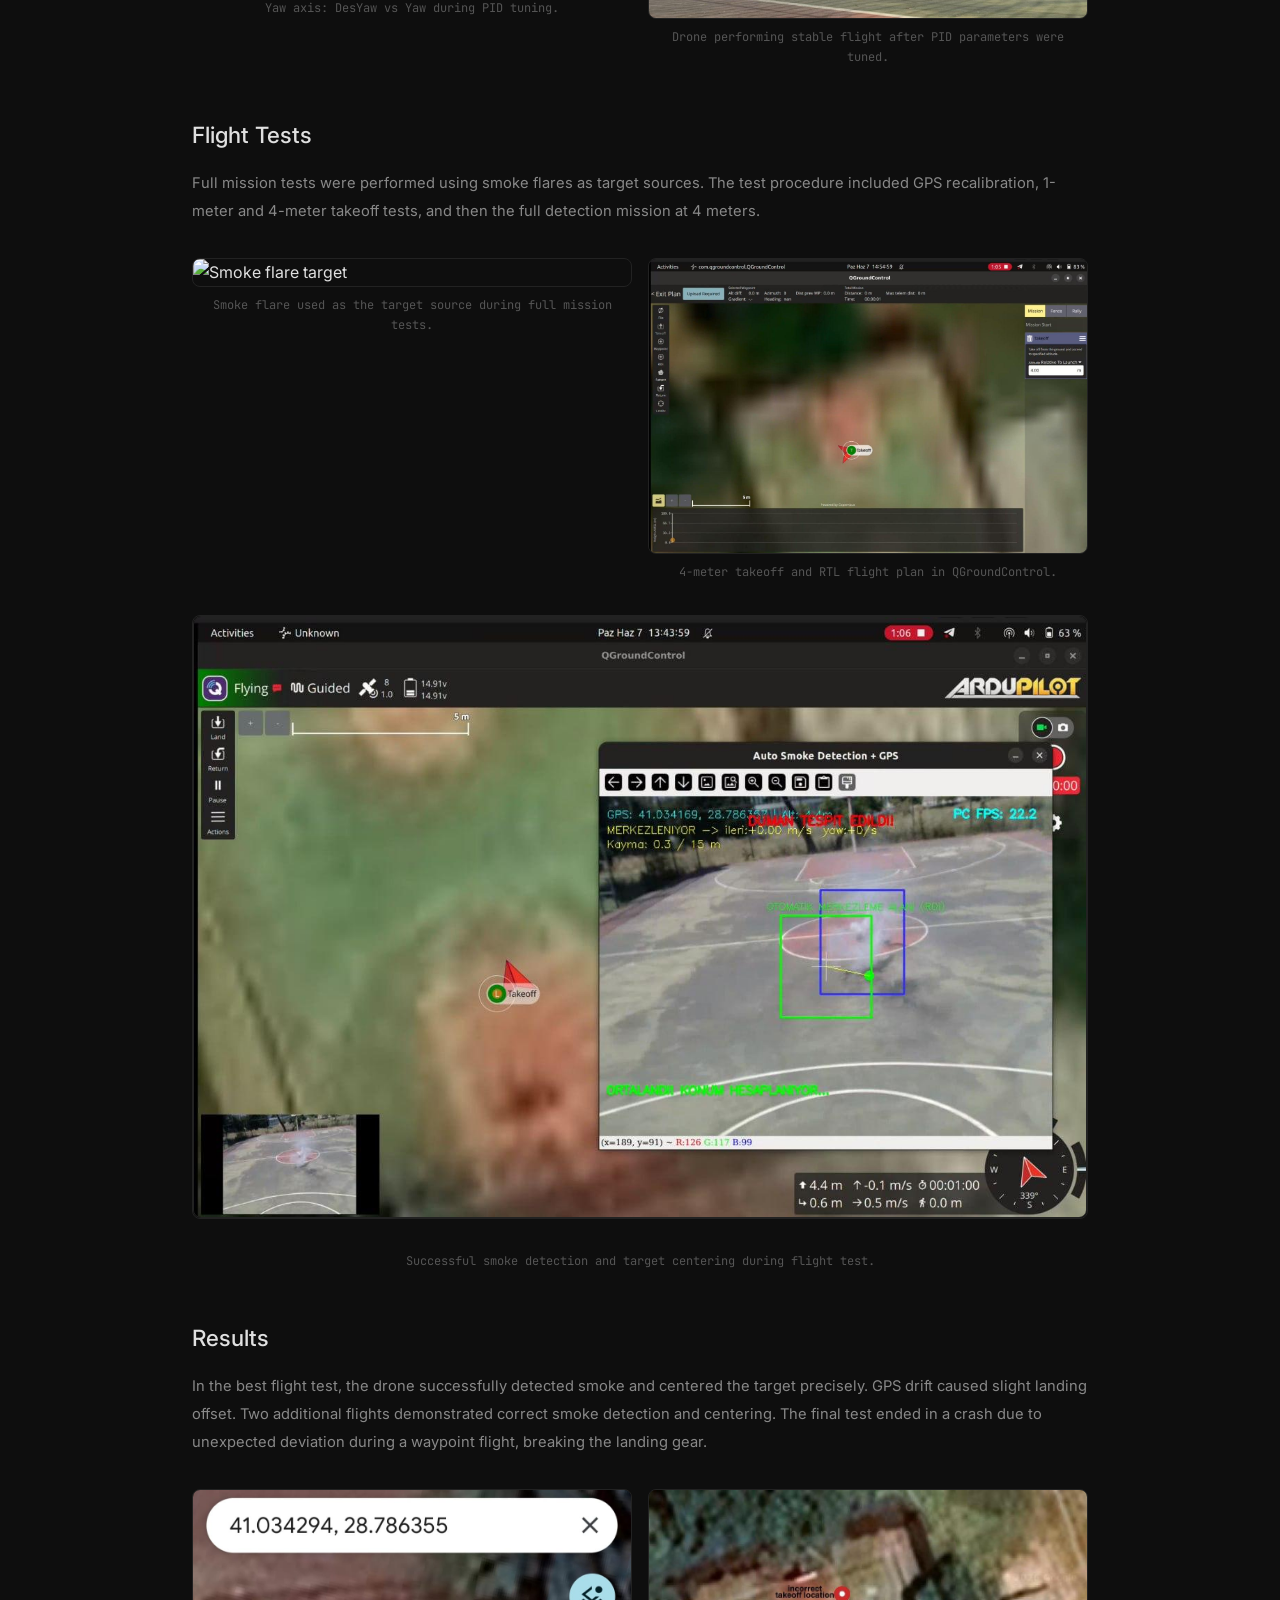
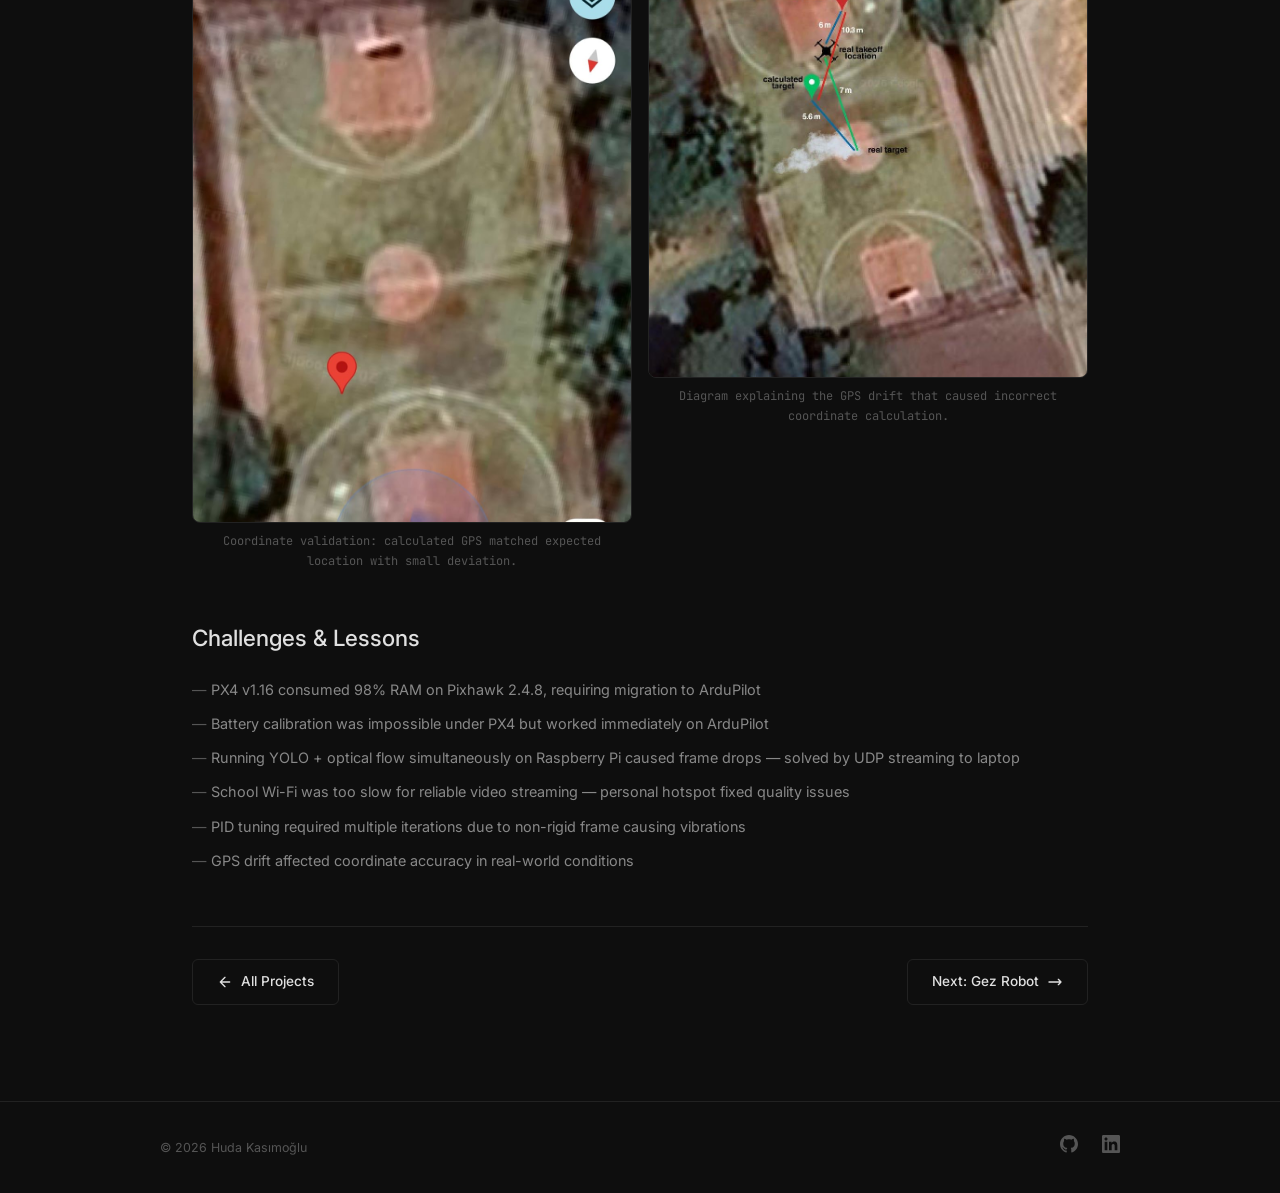
==== commit fa584376: "Add files via upload" ====
--- a/projects/fire-uav.html
+++ b/projects/fire-uav.html
@@ -42,7 +42,7 @@
         </div>
         <div class="project-meta-item">
           <svg xmlns="http://www.w3.org/2000/svg" width="14" height="14" fill="none" viewBox="0 0 24 24" stroke="currentColor" stroke-width="1.5"><path stroke-linecap="round" stroke-linejoin="round" d="M15 19.128a9.38 9.38 0 002.625.372 9.337 9.337 0 004.121-.952 4.125 4.125 0 00-7.533-2.493M15 19.128v-.003c0-1.113-.285-2.16-.786-3.07M15 19.128v.106A12.318 12.318 0 018.624 21c-2.331 0-4.512-.645-6.374-1.766l-.001-.109a6.375 6.375 0 0111.964-3.07M12 6.375a3.375 3.375 0 11-6.75 0 3.375 3.375 0 016.75 0zm8.25 2.25a2.625 2.625 0 11-5.25 0 2.625 2.625 0 015.25 0z"/></svg>
-          Team: Huda Kasimoglu, Ayse Nur Becit
+          Team: Huda Kasımoğlu, Ayşe Nur Beçit
         </div>
         <div class="project-meta-item">
           <svg xmlns="http://www.w3.org/2000/svg" width="14" height="14" fill="none" viewBox="0 0 24 24" stroke="currentColor" stroke-width="1.5"><path stroke-linecap="round" stroke-linejoin="round" d="M3.75 21h16.5M4.5 3h15M5.25 3v18m13.5-18v18M9 6.75h1.5m-1.5 3h1.5m-1.5 3h1.5m3-6H15m-1.5 3H15m-1.5 3H15M9 21v-3.375c0-.621.504-1.125 1.125-1.125h3.75c.621 0 1.125.504 1.125 1.125V21"/></svg>
@@ -265,7 +265,7 @@
 
 <footer class="footer">
   <div class="footer-inner">
-    <div class="footer-text">&copy; 2026 Huda Kasimoglu</div>
+    <div class="footer-text">&copy; 2026 Huda Kasımoğlu</div>
     <div class="footer-links">
       <a href="https://github.com/Hudakasim" target="_blank" rel="noopener" aria-label="GitHub"><svg xmlns="http://www.w3.org/2000/svg" viewBox="0 0 24 24" fill="currentColor"><path d="M12 0c-6.626 0-12 5.373-12 12 0 5.302 3.438 9.8 8.207 11.387.599.111.793-.261.793-.577v-2.234c-3.338.726-4.033-1.416-4.033-1.416-.546-1.387-1.333-1.756-1.333-1.756-1.089-.745.083-.729.083-.729 1.205.084 1.839 1.237 1.839 1.237 1.07 1.834 2.807 1.304 3.492.997.107-.775.418-1.305.762-1.604-2.665-.305-5.467-1.334-5.467-5.931 0-1.311.469-2.381 1.236-3.221-.124-.303-.535-1.524.117-3.176 0 0 1.008-.322 3.301 1.23.957-.266 1.983-.399 3.003-.404 1.02.005 2.047.138 3.006.404 2.291-1.552 3.297-1.23 3.297-1.23.653 1.653.242 2.874.118 3.176.77.84 1.235 1.911 1.235 3.221 0 4.609-2.807 5.624-5.479 5.921.43.372.823 1.102.823 2.222v3.293c0 .319.192.694.801.576 4.765-1.589 8.199-6.086 8.199-11.386 0-6.627-5.373-12-12-12z"/></svg></a>
       <a href="https://www.linkedin.com/in/hudakasim/" target="_blank" rel="noopener" aria-label="LinkedIn"><svg xmlns="http://www.w3.org/2000/svg" viewBox="0 0 24 24" fill="currentColor"><path d="M20.447 20.452h-3.554v-5.569c0-1.328-.027-3.037-1.852-3.037-1.853 0-2.136 1.445-2.136 2.939v5.667H9.351V9h3.414v1.561h.046c.477-.9 1.637-1.85 3.37-1.85 3.601 0 4.267 2.37 4.267 5.455v6.286zM5.337 7.433c-1.144 0-2.063-.926-2.063-2.065 0-1.138.92-2.063 2.063-2.063 1.14 0 2.064.925 2.064 2.063 0 1.139-.925 2.065-2.064 2.065zm1.782 13.019H3.555V9h3.564v11.452zM22.225 0H1.771C.792 0 0 .774 0 1.729v20.542C0 23.227.792 24 1.771 24h20.451C23.2 24 24 23.227 24 22.271V1.729C24 .774 23.2 0 22.222 0h.003z"/></svg></a>
